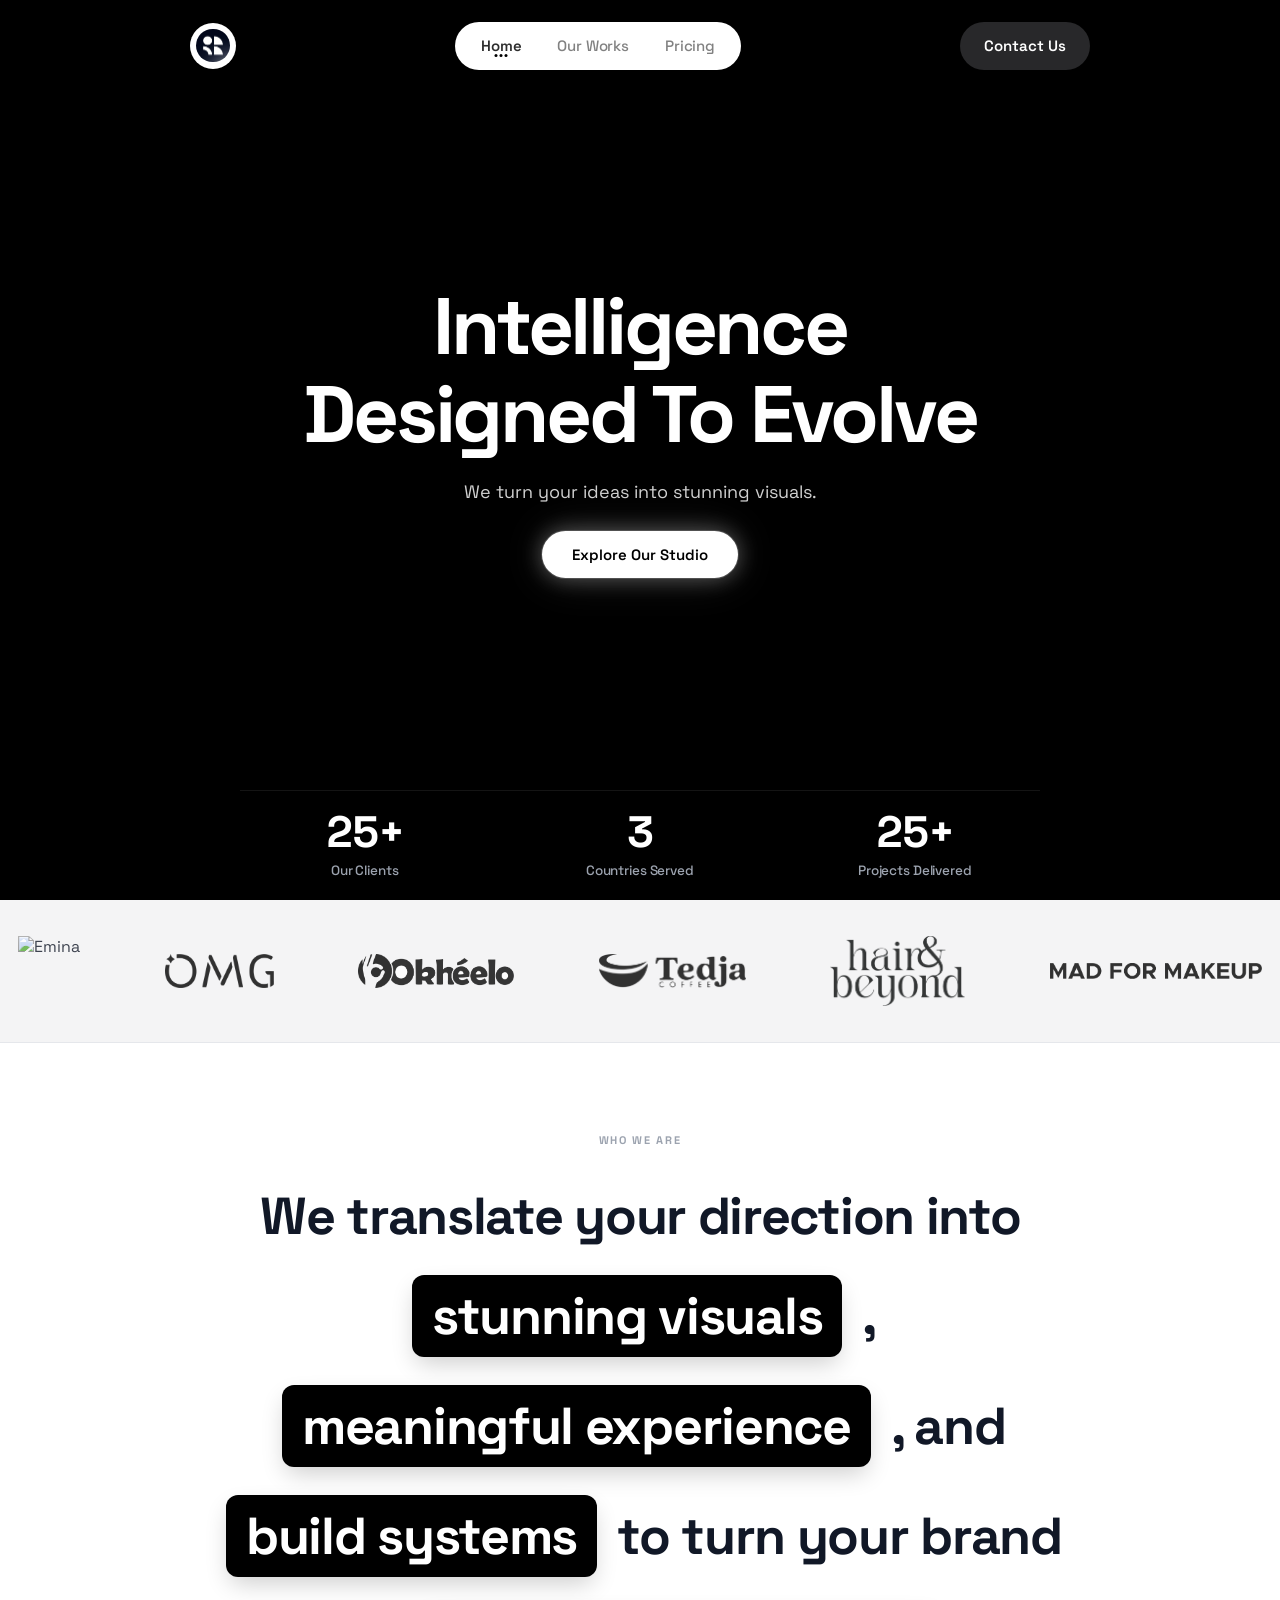
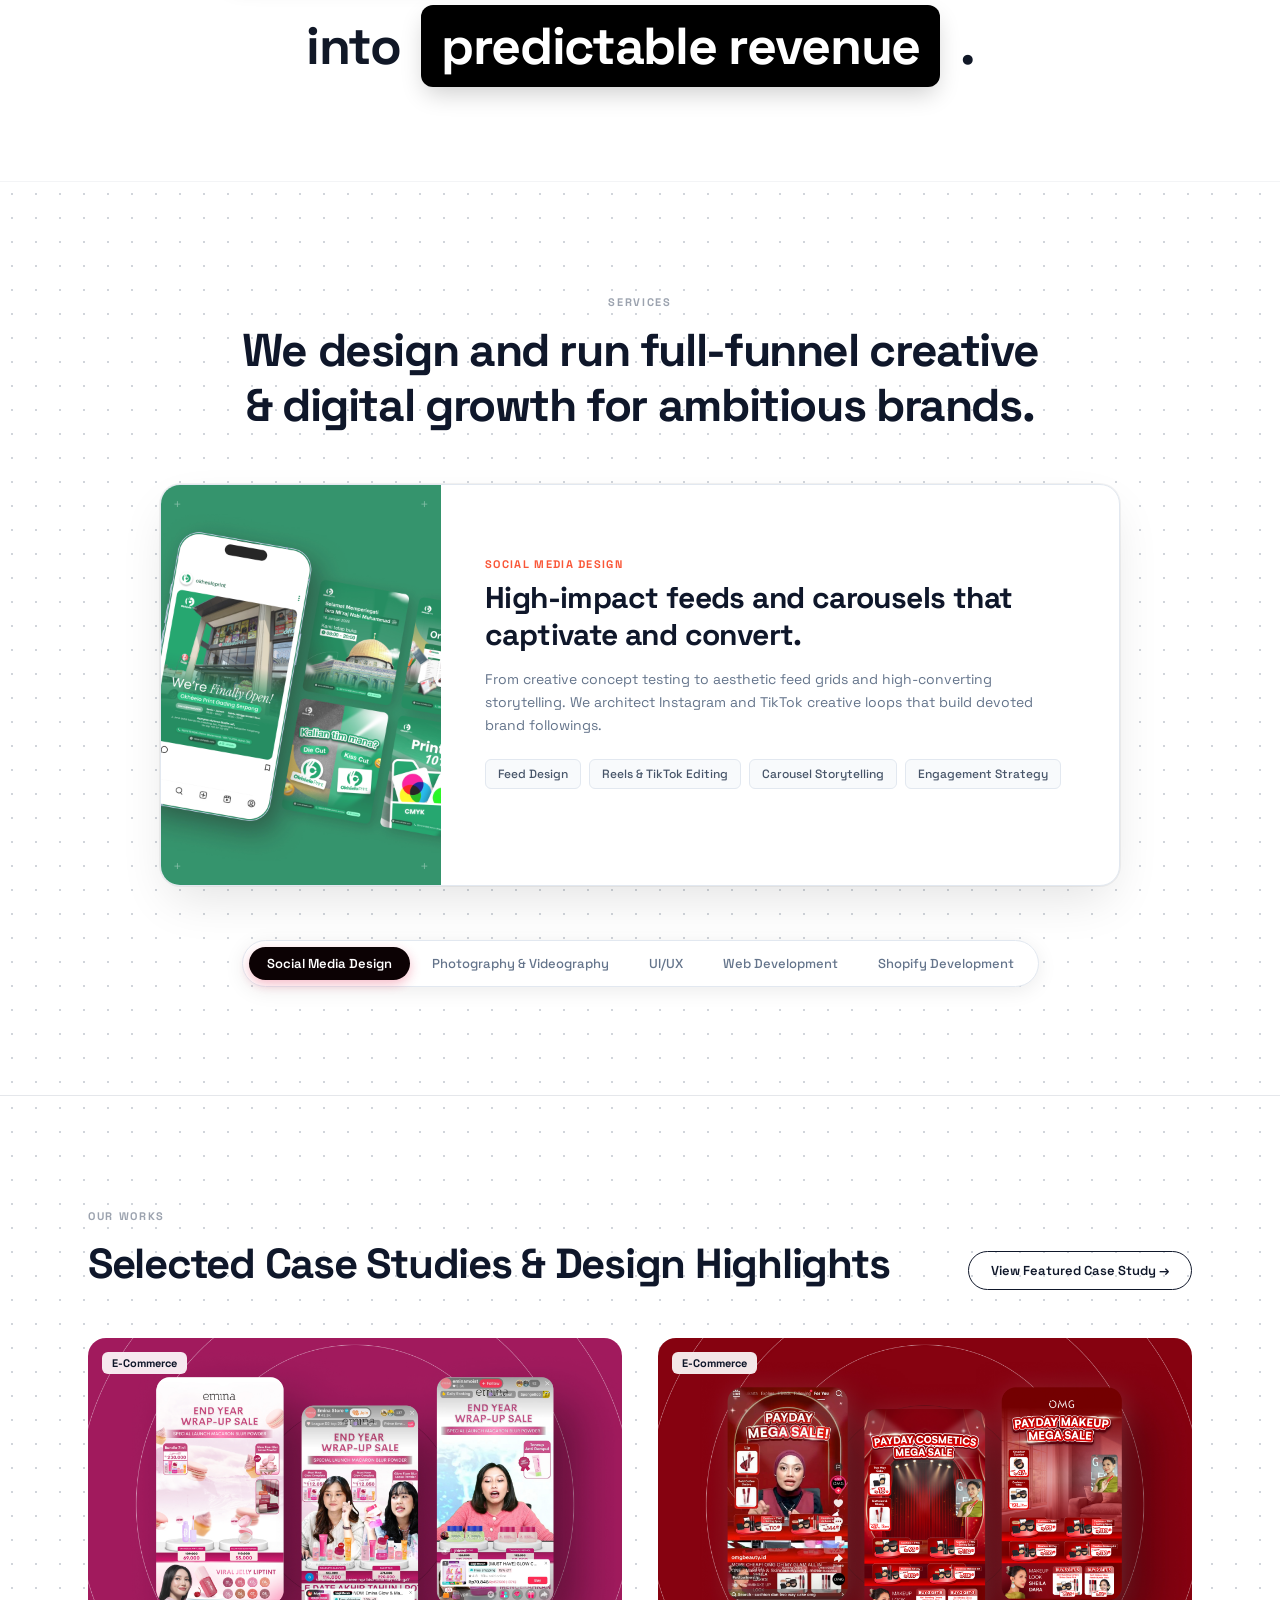
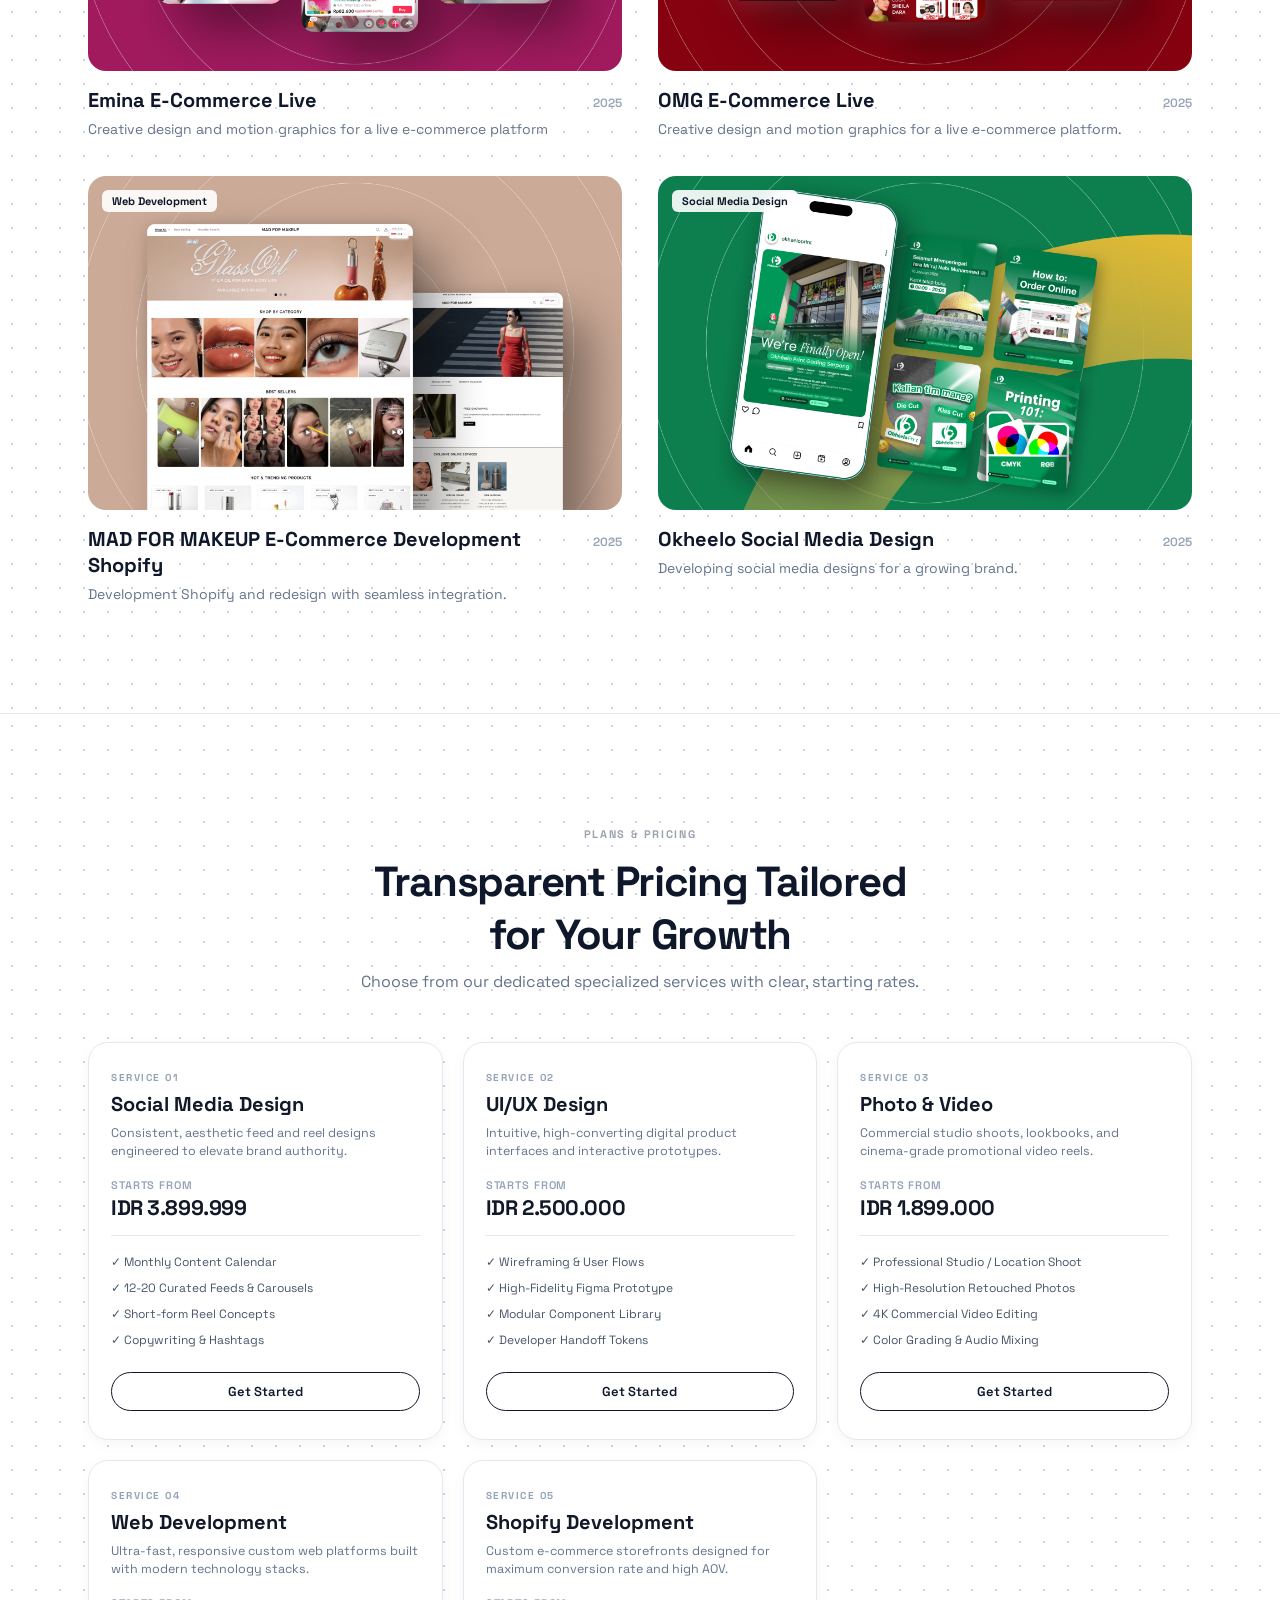
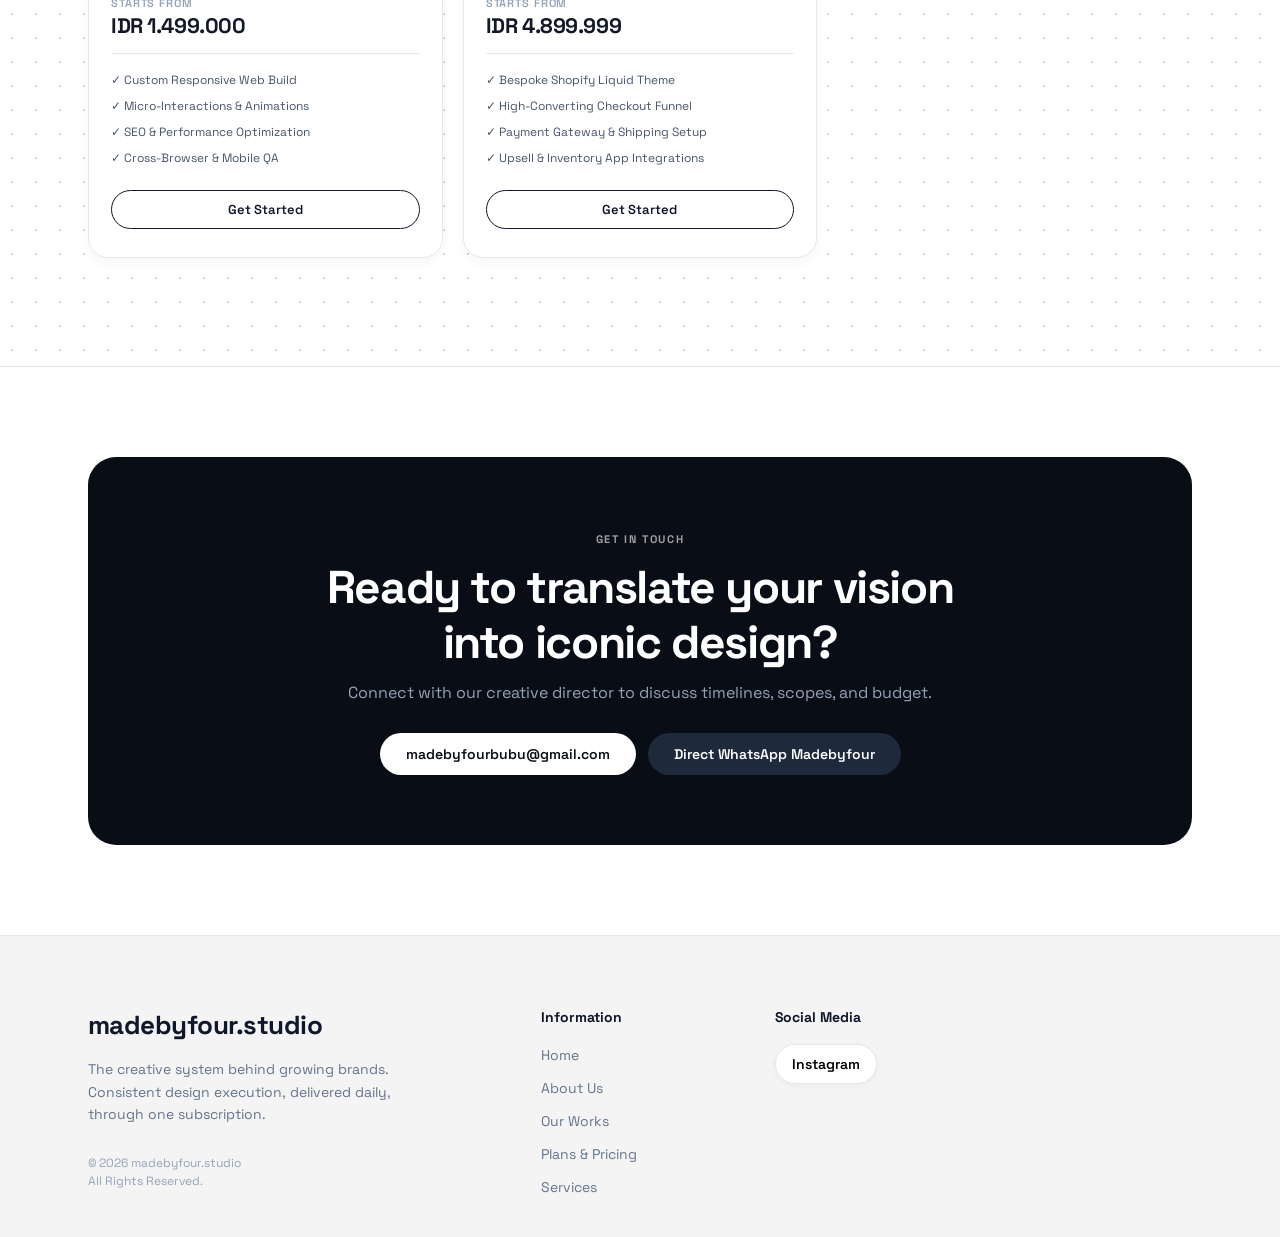
==== agency-website/index.html @ f4d37ffd "Add files via upload" ====
<!DOCTYPE html>
<html lang="en" class="scroll-smooth">
<head>
  <meta charset="UTF-8" />
  <meta name="viewport" content="width=device-width, initial-scale=1.0" />
  <title>madebyfour.studio | Creative Studio & Visual Production</title>

  <!-- Google Font: Space Grotesk -->
  <link rel="preconnect" href="https://fonts.googleapis.com" />
  <link rel="preconnect" href="https://fonts.gstatic.com" crossorigin />
  <link href="https://fonts.googleapis.com/css2?family=Space+Grotesk:wght@300;400;500;600;700&display=swap" rel="stylesheet" />

  <!-- Font Awesome 6.5.2 -->
  <link
    rel="stylesheet"
    href="https://cdnjs.cloudflare.com/ajax/libs/font-awesome/6.5.2/css/all.min.css"
    integrity="sha512-SnH5WK+bZxgPHs44uWIX+LLJAJ9/2PkPKZ5QiAj6Ta86w+fsb2TkcmfRyVX3pBnMFcV7oQPJkl9QevSCWr3W6A=="
    crossorigin="anonymous"
    referrerpolicy="no-referrer"
  />

  <link rel="stylesheet" href="styles.css" />
</head>
<body>

  <!-- =========================================================================
       SECTION 1: HERO VIEWPORT (Video Background)
       ========================================================================= -->
  <section id="home" class="hero-section">
    <!-- Background Full-Viewport Video -->
    <div class="bg">
      <video class="bg-video" autoplay muted loop playsinline>
        <source
          src="https://d8j0ntlcm91z4.cloudfront.net/user_38xzZboKViGWJOttwIXH07lWA1P/hf_20260809_012548_ef22562c-c0ae-4816-ad9d-f8922af4e6a7.mp4"
          type="video/mp4"
        />
      </video>
    </div>

    <!-- Main Viewport Container -->
    <div class="hero-page">
      
      <!-- Top Header -->
      <header class="header">
        <!-- Logo Button -->
        <a href="#home" class="logo-btn" aria-label="madebyfour.studio Home">
          <img src="assets/Logo_MBF.jpg" alt="" width="52" height="52" class="logo-img" />
        </a>

        <!-- Center Nav Pill (Home, Our Works, Pricing) -->
        <nav class="nav-pill" aria-label="Main Navigation">
          <a href="#home" class="nav-link active">Home</a>
          <a href="#our-works" class="nav-link">Our Works</a>
          <a href="#pricing" class="nav-link">Pricing</a>
        </nav>

        <!-- Right Contact Button -->
        <a href="#contact" class="contact-btn">Contact Us</a>

        <!-- Mobile Hamburger Button -->
        <button class="mobile-burger" aria-label="Toggle Navigation Menu" aria-expanded="false" aria-controls="mobile-menu">
          <span class="burger-bar"></span>
          <span class="burger-bar"></span>
          <span class="burger-bar"></span>
        </button>
      </header>

      <!-- Center Hero Content (Clean without Trust 2000 pill) -->
      <main class="hero-main">
        <!-- Headline -->
        <h1 class="headline anim">
          <span class="headline-line line-1">Intelligence</span>
          <span class="headline-line line-2">Designed To Evolve</span>
        </h1>

        <!-- Subhead -->
        <p class="subhead anim" style="--d: 0.22s">
          We turn your ideas into stunning visuals.<br class="subhead-br" />
        </p>

        <!-- CTA Button -->
        <a href="#who-we-are" class="cta-btn anim" style="--d: 0.35s">Explore Our Studio</a>
      </main>

      <!-- Bottom Stats Jumbotron (Clean numbers, No Emojis) -->
      <footer class="stats-footer">
        <!-- Stat 1: 25+ Our Clients -->
        <div class="stat-item anim" style="--d: 0.45s" data-target="25" data-suffix="+" data-decimals="0">
          <div class="stat-value"><span class="stat-number">0</span><span class="stat-suffix">+</span></div>
          <div class="stat-label">Our Clients</div>
        </div>

        <!-- Stat 2: 3 Countries Served -->
        <div class="stat-item anim" style="--d: 0.55s" data-target="3" data-suffix="" data-decimals="0">
          <div class="stat-value"><span class="stat-number">0</span><span class="stat-suffix"></span></div>
          <div class="stat-label">Countries Served</div>
        </div>

        <!-- Stat 3: 150+ Projects Delivered -->
        <div class="stat-item anim" style="--d: 0.65s" data-target="25" data-suffix="+" data-decimals="0">
          <div class="stat-value"><span class="stat-number">0</span><span class="stat-suffix">+</span></div>
          <div class="stat-label">Projects Delivered</div>
        </div>
      </footer>

    </div>

    <!-- Mobile Overlay & Sheet Menu -->
    <div class="mobile-overlay" id="mobile-overlay" hidden></div>
    <div class="mobile-menu" id="mobile-menu" hidden aria-hidden="true">
      <nav class="mobile-nav-links">
        <a href="#home" class="mobile-nav-link active" style="--i: 1">Home</a>
        <a href="#who-we-are" class="mobile-nav-link" style="--i: 2">About Us</a>
        <a href="#our-works" class="mobile-nav-link" style="--i: 3">Our Works</a>
        <a href="#pricing" class="mobile-nav-link" style="--i: 4">Pricing</a>
        <a href="#contact" class="mobile-nav-link" style="--i: 5">Contact</a>
      </nav>
      <a href="#contact" class="mobile-signin-btn" style="--i: 6">Let's Talk</a>
    </div>
  </section>

  <!-- =========================================================================
       SECTION 2: CLIENT LOGOS BAR (Larger Logos & Tighter Spacing)
       ========================================================================= -->
  <section class="clients-bar-section">
    <div class="clients-container">
      <div class="clients-marquee">
        <!-- Set 1 -->
        <div class="clients-track">
          <div class="client-logo-item">
            <img src="assets/client/Emina.png" alt="Emina" class="client-logo-img" />
          </div>
          <div class="client-logo-item">
            <img src="assets/clients/OMG.png" alt="OMG" class="client-logo-img" />
          </div>
          <div class="client-logo-item">
            <img src="assets/clients/Okheelo.png" alt="Okheelo" class="client-logo-img" />
          </div>
          <div class="client-logo-item">
            <img src="assets/clients/Tedjacoffee.png" alt="Tedjacoffee" class="client-logo-img" />
          </div>
          <div class="client-logo-item">
            <img src="assets/clients/Hairandbeyond.png" alt="Hair and Beyond" class="client-logo-img" />
          </div>
          <div class="client-logo-item">
            <img src="assets/clients/Madformakeup.png" alt="Mad for Makeup" class="client-logo-img" />
          </div>
        </div>

        <!-- Set 2 (for seamless loop) -->
        <div class="clients-track">
          <div class="client-logo-item">
            <img src="assets/clients/Emina.png" alt="Emina" class="client-logo-img" />
          </div>
          <div class="client-logo-item">
            <img src="assets/clients/OMG.png" alt="OMG" class="client-logo-img" />
          </div>
          <div class="client-logo-item">
            <img src="assets/clients/Okheelo.png"" alt="Okheelo" class="client-logo-img" />
          </div>
          <div class="client-logo-item">
            <img src="assets/clients/Tedjacoffee.png" alt="Tedjacoffee" class="client-logo-img" />
          </div>
          <div class="client-logo-item">
            <img src="assets/clients/Hairandbeyond.png" alt="Hair and Beyond" class="client-logo-img" />
          </div>
          <div class="client-logo-item">
            <img src="assets/clients/Madformakeup.png" alt="Mad for Makeup" class="client-logo-img" />
          </div>
        </div>
      </div>
    </div>
  </section>

  <!-- =========================================================================
       SECTION 3: WHO WE ARE (Centered, No Emojis, Spaced Black Highlight Pills)
       ========================================================================= -->
  <section class="who-we-are-section" id="who-we-are">
    <div class="content-wrapper centered-layout">
      <!-- Section Badge -->
      <div class="section-badge scroll-reveal" style="--delay: 0s">WHO WE ARE</div>
      
      <!-- Staggered Animated Rows (Centered & Generously Spaced) -->
      <div class="statement-container centered">
        
        <!-- Row 1 -->
        <div class="statement-row scroll-reveal" style="--delay: 0.1s">
          <span class="row-text">We translate your direction into</span>
        </div>
        
        <!-- Row 2 -->
        <div class="statement-row scroll-reveal" style="--delay: 0.25s">
          <span class="highlight-pill pop-item">stunning visuals</span>
          <span class="row-text">,</span>
        </div>
        
        <!-- Row 3 -->
        <div class="statement-row scroll-reveal" style="--delay: 0.4s">
          <span class="highlight-pill pop-item">meaningful experience</span>
          <span class="row-text">, and</span>
        </div>
        
        <!-- Row 4 -->
        <div class="statement-row scroll-reveal" style="--delay: 0.55s">
          <span class="highlight-pill pop-item">build systems</span>
          <span class="row-text">to turn your brand</span>
        </div>
        
        <!-- Row 5 -->
        <div class="statement-row scroll-reveal" style="--delay: 0.7s">
          <span class="row-text">into</span>
          <span class="highlight-pill pop-item">predictable revenue</span>
          <span class="row-text">.</span>
        </div>

      </div>
    </div>
  </section>

  <!-- =========================================================================
       SECTION 4: OUR SERVICES (Image 3 Reference with Dot Grid & Interactive Cards)
       ========================================================================= -->
  <section class="services-section dot-grid-bg" id="services">
    <div class="content-wrapper">
      <div class="services-header scroll-reveal">
        <div class="section-badge">SERVICES</div>
        <h2 class="services-title">We design and run full-funnel creative & digital growth for ambitious brands.</h2>
      </div>

      <!-- Interactive 5-Card Deck Container -->
      <div class="service-deck-wrapper scroll-reveal">
        
        <!-- Service Card 1: Social Media Design -->
        <div class="service-card active" id="service-card-0">
          <div class="card-visual">
            <div class="corner-cross top-left">+</div>
            <div class="corner-cross top-right">+</div>
            <div class="corner-cross bottom-left">+</div>
            <div class="corner-cross bottom-right">+</div>
            <img src="assets/clients/Cat_Social Media Design.jpg" alt="Social Media Design" class="card-visual-img" />
          </div>
          <div class="card-info">
            <span class="card-category">SOCIAL MEDIA DESIGN</span>
            <h3 class="card-headline">High-impact feeds and carousels that captivate and convert.</h3>
            <p class="card-desc">
              From creative concept testing to aesthetic feed grids and high-converting storytelling. We architect Instagram and TikTok creative loops that build devoted brand followings.
            </p>
            <div class="card-tags">
              <span class="service-tag"> Feed Design</span>
              <span class="service-tag"> Reels & TikTok Editing</span>
              <span class="service-tag"> Carousel Storytelling</span>
              <span class="service-tag"> Engagement Strategy</span>
            </div>
          </div>
        </div>

        <!-- Service Card 2: Photography & Videography -->
        <div class="service-card" id="service-card-1">
          <div class="card-visual">
            <div class="corner-cross top-left">+</div>
            <div class="corner-cross top-right">+</div>
            <div class="corner-cross bottom-left">+</div>
            <div class="corner-cross bottom-right">+</div>
            <img src="assets/clients/Cat_Photo.jpg" alt="Photography & Videography" class="card-visual-img" />
          </div>
          <div class="card-info">
            <span class="card-category">PHOTOGRAPHY & VIDEOGRAPHY</span>
            <h3 class="card-headline">Cinema-grade studio shoots and commercial product films.</h3>
            <p class="card-desc">
              Full-service studio and on-location production. From lighting setup and art direction to high-end color grading and commercial 4K video editing that elevate brand prestige.
            </p>
            <div class="card-tags">
              <span class="service-tag"> Product Shoot</span>
              <span class="service-tag"> Company Profile</span>
              <span class="service-tag"> Color Grading</span>
              <span class="service-tag"> Campaign Videos</span>
            </div>
          </div>
        </div>

        <!-- Service Card 3: UI/UX -->
        <div class="service-card" id="service-card-2">
          <div class="card-visual">
            <div class="corner-cross top-left">+</div>
            <div class="corner-cross top-right">+</div>
            <div class="corner-cross bottom-left">+</div>
            <div class="corner-cross bottom-right">+</div>
            <img src="assets/clients/Cat_UIUX.jpg" alt="UI/UX Design" class="card-visual-img" />
          </div>
          <div class="card-info">
            <span class="card-category">UI/UX DESIGN</span>
            <h3 class="card-headline">Intuitive digital products crafted for frictionless conversion.</h3>
            <p class="card-desc">
              Data-informed interface architecture, modular design systems, user journey mapping, and pixel-perfect interactive prototypes tested with real customers.
            </p>
            <div class="card-tags">
              <span class="service-tag"> Design Systems</span>
              <span class="service-tag"> Mobile App UX</span>
              <span class="service-tag"> Wireframing</span>
              <span class="service-tag"> Conversion Optimization</span>
            </div>
          </div>
        </div>

        <!-- Service Card 4: Web Development -->
        <div class="service-card" id="service-card-3">
          <div class="card-visual">
            <div class="corner-cross top-left">+</div>
            <div class="corner-cross top-right">+</div>
            <div class="corner-cross bottom-left">+</div>
            <div class="corner-cross bottom-right">+</div>
            <img src="assets/clients/Cat_Web.jpg" alt="Web Development" class="card-visual-img" />
          </div>
          <div class="card-info">
            <span class="card-category">WEB DEVELOPMENT</span>
            <h3 class="card-headline">Lightning-fast, responsive web experiences with modern architecture.</h3>
            <p class="card-desc">
              Custom-coded web applications, interactive webflow/next.js builds, silky smooth micro-animations, and bulletproof SEO infrastructure engineered for high performance.
            </p>
            <div class="card-tags">
              <span class="service-tag"> Landing Page Development</span>
              <span class="service-tag"> E-Commerce</span>
              <span class="service-tag"> SEO Optimization</span>
              <span class="service-tag"> Company Profile</span>
            </div>
          </div>
        </div>

        <!-- Service Card 5: Shopify Development -->
        <div class="service-card" id="service-card-4">
          <div class="card-visual">
            <div class="corner-cross top-left">+</div>
            <div class="corner-cross top-right">+</div>
            <div class="corner-cross bottom-left">+</div>
            <div class="corner-cross bottom-right">+</div>
            <div class="live-tag">● LIVE</div>
            <img src="assets/clients/Cat_Shopify.jpg" alt="Shopify Development" class="card-visual-img" />
          </div>
          <div class="card-info">
            <span class="card-category">SHOPIFY DEVELOPMENT</span>
            <h3 class="card-headline">High-converting e-commerce storefronts tailored for scale.</h3>
            <p class="card-desc">
              Bespoke Liquid theme development, headless Shopify integrations, checkout optimization, custom app setups, and subscription workflows designed to maximize average order value.
            </p>
            <div class="card-tags">
              <span class="service-tag"> Custom Liquid Themes</span>
              <span class="service-tag"> Checkout Upsells</span>
              <span class="service-tag"> Shopify Development</span>
              <span class="service-tag"> Optimize New Features</span>
            </div>
          </div>
        </div>

      </div>

      <!-- Bottom Interactive Pill Tabs -->
      <div class="services-nav-container scroll-reveal">
        <div class="services-nav-pills">
          <button class="srv-pill-btn active" data-index="0">Social Media Design</button>
          <button class="srv-pill-btn" data-index="1">Photography & Videography</button>
          <button class="srv-pill-btn" data-index="2">UI/UX</button>
          <button class="srv-pill-btn" data-index="3">Web Development</button>
          <button class="srv-pill-btn" data-index="4">Shopify Development</button>
        </div>
      </div>
    </div>
  </section>

  <!-- =========================================================================
       SECTION 5: OUR WORKS / PORTFOLIO (Links to Detailed Case Studies)
       ========================================================================= -->
  <section id="our-works" class="works-section dot-grid-bg">
    <div class="content-wrapper">
      <div class="section-header-row scroll-reveal">
        <div>
          <div class="section-badge">OUR WORKS</div>
          <h2 class="section-title">Selected Case Studies & Design Highlights</h2>
        </div>
        <a href="case-study.html" class="outline-pill-btn">View Featured Case Study →</a>
      </div>

      <!-- Works Grid (Clickable to case-study.html) -->
      <div class="works-grid">
        <!-- Work 1: Emina E-Commerce Live -->
        <a href="case-study-Emina.html" class="work-card-link">
          <div class="work-card scroll-reveal" style="--delay: 0.1s">
            <div class="work-img-box">
              <img src="assets/clients/EminaWeb.jpg" alt="Emina E-Commerce Live Case Study" class="work-img" />
              <div class="work-overlay-tag">E-Commerce</div>
            </div>
            <div class="work-content">
              <div class="work-header">
                <h3 class="work-title">Emina E-Commerce Live</h3>
                <span class="work-year">2025</span>
              </div>
              <p class="work-desc">Creative design and motion graphics for a live e-commerce platform</p>
            </div>
          </div>
        </a>

        <!-- Work 2 -->
        <a href="case-study-OMG.html" class="work-card-link">
          <div class="work-card scroll-reveal" style="--delay: 0.2s">
            <div class="work-img-box">
              <img src="assets/clients/OMGWeb.jpg" alt="SoleCraft Heritage" class="work-img" />
              <div class="work-overlay-tag">E-Commerce</div>
            </div>
            <div class="work-content">
              <div class="work-header">
                <h3 class="work-title">OMG E-Commerce Live</h3>
                <span class="work-year">2025</span>
              </div>
              <p class="work-desc">Creative design and motion graphics for a live e-commerce platform.</p>
            </div>
          </div>
        </a>

        <!-- Work 3 -->
        <a href="case-study-Madeformakeup.html" class="work-card-link">
          <div class="work-card scroll-reveal" style="--delay: 0.3s">
            <div class="work-img-box">
              <img src="assets/clients/Madformakeup Web.jpg" alt="Bloom Botanical Skincare" class="work-img" />
              <div class="work-overlay-tag">Web Development</div>
            </div>
            <div class="work-content">
              <div class="work-header">
                <h3 class="work-title">MAD FOR MAKEUP E-Commerce Development Shopify</h3>
                <span class="work-year">2025</span>
              </div>
              <p class="work-desc">Development Shopify and redesign with seamless integration.</p>
            </div>
          </div>
        </a>

        <!-- Work 4 -->
        <a href="case-study-Okheelo.html" class="work-card-link">
          <div class="work-card scroll-reveal" style="--delay: 0.4s">
            <div class="work-img-box">
              <img src="assets/clients/OkheeloWeb.jpg" alt="Okheelo Social Media Design" class="work-img" />
              <div class="work-overlay-tag">Social Media Design</div>
            </div>
            <div class="work-content">
              <div class="work-header">
                <h3 class="work-title">Okheelo Social Media Design</h3>
                <span class="work-year">2025</span>
              </div>
              <p class="work-desc">Developing social media designs for a growing brand.</p>
            </div>
          </div>
        </a>
      </div>
    </div>
  </section>

  <!-- =========================================================================
       SECTION 6: PRICING & PLANS (5 Cards with exact Start From IDR)
       ========================================================================= -->
  <section id="pricing" class="pricing-section dot-grid-bg">
    <div class="content-wrapper">
      <div class="pricing-header scroll-reveal">
        <div class="section-badge">PLANS & PRICING</div>
        <h2 class="section-title">Transparent Pricing Tailored</h2>
         <h2 class="section-title">for Your Growth</h2>
        <p class="section-subtitle">Choose from our dedicated specialized services with clear, starting rates.</p>
      </div>

      <!-- 5 Pricing Cards Grid -->
      <div class="pricing-grid-5">
        
        <!-- Pricing 1: Social Media Design -->
        <div class="price-card scroll-reveal" style="--delay: 0.1s">
          <div class="price-tier-tag">SERVICE 01</div>
          <h3 class="price-title">Social Media Design</h3>
          <p class="price-desc">Consistent, aesthetic feed and reel designs engineered to elevate brand authority.</p>
          <div class="price-start-label">Starts from</div>
          <div class="price-amount">IDR 3.899.999</div>
          <ul class="price-features">
            <li>✓ Monthly Content Calendar</li>
            <li>✓ 12-20 Curated Feeds & Carousels</li>
            <li>✓ Short-form Reel Concepts</li>
            <li>✓ Copywriting & Hashtags</li>
          </ul>
          <a href="#contact" class="price-btn outline">Get Started</a>
        </div>

        <!-- Pricing 2: UI/UX -->
        <div class="price-card scroll-reveal" style="--delay: 0.2s">
          <div class="price-tier-tag">SERVICE 02</div>
          <h3 class="price-title">UI/UX Design</h3>
          <p class="price-desc">Intuitive, high-converting digital product interfaces and interactive prototypes.</p>
          <div class="price-start-label">Starts from</div>
          <div class="price-amount">IDR 2.500.000</div>
          <ul class="price-features">
            <li>✓ Wireframing & User Flows</li>
            <li>✓ High-Fidelity Figma Prototype</li>
            <li>✓ Modular Component Library</li>
            <li>✓ Developer Handoff Tokens</li>
          </ul>
          <a href="#contact" class="price-btn outline">Get Started</a>
        </div>

        <!-- Pricing 3: Photography & Videography -->
        <div class="price-card scroll-reveal" style="--delay: 0.3s">
          <div class="price-tier-tag">SERVICE 03</div>
          <h3 class="price-title">Photo & Video</h3>
          <p class="price-desc">Commercial studio shoots, lookbooks, and cinema-grade promotional video reels.</p>
          <div class="price-start-label">Starts from</div>
          <div class="price-amount">IDR 1.899.000</div>
          <ul class="price-features">
            <li>✓ Professional Studio / Location Shoot</li>
            <li>✓ High-Resolution Retouched Photos</li>
            <li>✓ 4K Commercial Video Editing</li>
            <li>✓ Color Grading & Audio Mixing</li>
          </ul>
          <a href="#contact" class="price-btn outline">Get Started</a>
        </div>

        <!-- Pricing 4: Web Development -->
        <div class="price-card scroll-reveal" style="--delay: 0.4s">
          <div class="price-tier-tag">SERVICE 04</div>
          <h3 class="price-title">Web Development</h3>
          <p class="price-desc">Ultra-fast, responsive custom web platforms built with modern technology stacks.</p>
          <div class="price-start-label">Starts from</div>
          <div class="price-amount">IDR 1.499.000</div>
          <ul class="price-features">
            <li>✓ Custom Responsive Web Build</li>
            <li>✓ Micro-Interactions & Animations</li>
            <li>✓ SEO & Performance Optimization</li>
            <li>✓ Cross-Browser & Mobile QA</li>
          </ul>
          <a href="#contact" class="price-btn outline">Get Started</a>
        </div>

        <!-- Pricing 5: Shopify Development -->
        <div class="price-card scroll-reveal" style="--delay: 0.5s">
          <div class="price-tier-tag">SERVICE 05</div>
          <h3 class="price-title">Shopify Development</h3>
          <p class="price-desc">Custom e-commerce storefronts designed for maximum conversion rate and high AOV.</p>
          <div class="price-start-label">Starts from</div>
          <div class="price-amount">IDR 4.899.999</div>
          <ul class="price-features">
            <li>✓ Bespoke Shopify Liquid Theme</li>
            <li>✓ High-Converting Checkout Funnel</li>
            <li>✓ Payment Gateway & Shipping Setup</li>
            <li>✓ Upsell & Inventory App Integrations</li>
          </ul>
          <a href="#contact" class="price-btn outline">Get Started</a>
        </div>

      </div>
    </div>
  </section>

  <!-- =========================================================================
       SECTION 7: CONTACT / INQUIRY BANNER
       ========================================================================= -->
  <section id="contact" class="contact-section">
    <div class="content-wrapper">
      <div class="contact-card scroll-reveal">
        <div class="contact-content">
          <div class="section-badge light">GET IN TOUCH</div>
          <h2 class="contact-headline">Ready to translate your vision into iconic design?</h2>
          <p class="contact-sub">Connect with our creative director to discuss timelines, scopes, and budget.</p>
          
          <div class="contact-actions">
            <a href="mailto:madebyfourbubu@gmail.com" class="cta-primary-btn">madebyfourbubu@gmail.com</a>
            <a href="https://wa.me/6282120529510" target="_blank" class="cta-secondary-btn">Direct WhatsApp Madebyfour</a>
          </div>
        </div>
      </div>
    </div>
  </section>

  <!-- =========================================================================
       SECTION 8: FOOTER (Image 4 Reference)
       ========================================================================= -->
  <footer class="site-footer">
    <div class="footer-wrapper">
      
      <div class="footer-grid">
        <!-- Brand Column -->
        <div class="footer-brand-col">
          <h3 class="footer-logo-title">madebyfour.studio</h3>
          <p class="footer-tagline">
            The creative system behind growing brands. Consistent design execution, delivered daily, through one subscription.
          </p>
          <div class="footer-copyright-text">
            © 2026 madebyfour.studio<br />All Rights Reserved.
          </div>
        </div>

        <!-- Information Column -->
        <div class="footer-links-col">
          <h4 class="footer-col-title">Information</h4>
          <ul class="footer-nav-list">
            <li><a href="#home">Home</a></li>
            <li><a href="#who-we-are">About Us</a></li>
            <li><a href="#our-works">Our Works</a></li>
            <li><a href="#pricing">Plans & Pricing</a></li>
            <li><a href="#services">Services</a></li>
          </ul>
        </div>

        <!-- Social Media Column -->
        <div class="footer-social-col">
          <h4 class="footer-col-title">Social Media</h4>
          <div class="social-icons-row">
            <a href="https://www.instagram.com/madebyfour.studio/" target="_blank" rel="noopener noreferrer" class="social-link-btn">
              Instagram
            </a>
          </div>
        </div>
      </div>

    </div>
  </footer>

  <script src="main.js"></script>
</body>
</html>
---- agency-website/styles.css ----
/* ==========================================================================
   Global Reset & Space Grotesk Font Enforcement
   ========================================================================== */
*, *::before, *::after {
  box-sizing: border-box;
  margin: 0;
  padding: 0;
  font-family: 'Space Grotesk', -apple-system, BlinkMacSystemFont, 'Segoe UI', Roboto, sans-serif !important;
}

.fa-brands {
  font-family: 'Font Awesome 6 Brands' !important;
  font-weight: 400;
}

:root {
  --bg-dark: #000000;
  --bg-light: #ffffff;
  --text-dark: #111827;
  --text-muted: #6b7280;
  --text-white: #ffffff;
  --pill-dark: #28282a;
  --nav-shadow: 0 4px 14px rgba(0, 0, 0, 0.16);
  --accent-orange: #f95738;
  --accent-pink: #ec4899;
}

html {
  scroll-behavior: smooth;
}

body {
  background-color: var(--bg-light);
  color: var(--text-dark);
  -webkit-font-smoothing: antialiased;
  -moz-osx-font-smoothing: grayscale;
  overflow-x: hidden;
}

/* ==========================================================================
   Dot Grid Background Pattern (Image 3 Reference)
   ========================================================================== */
.dot-grid-bg {
  background-color: #ffffff;
  background-image: radial-gradient(#d1d5db 1.2px, transparent 1.2px);
  background-size: 24px 24px;
}

.content-wrapper {
  max-width: 1200px;
  margin: 0 auto;
  padding: 0 clamp(20px, 4vw, 48px);
  width: 100%;
}

.centered-layout {
  display: flex;
  flex-direction: column;
  align-items: center;
  text-align: center;
}

.section-badge {
  display: inline-block;
  font-size: 11px;
  font-weight: 700;
  letter-spacing: 0.15em;
  text-transform: uppercase;
  color: #9ca3af;
  margin-bottom: 14px;
}

.section-badge.light {
  color: rgba(255, 255, 255, 0.6);
}

/* ==========================================================================
   SECTION 1: HERO VIEWPORT (Full-Bleed Video Background)
   ========================================================================== */
.hero-section {
  position: relative;
  width: 100%;
  height: 100vh;
  height: 100dvh;
  background: var(--bg-dark);
  color: var(--text-white);
  overflow: hidden;
}

.bg {
  position: absolute;
  inset: 0;
  overflow: hidden;
  background: var(--bg-dark);
  z-index: 0;
}

.bg-video {
  position: absolute;
  inset: 0;
  width: 100%;
  height: 100%;
  object-fit: cover;
  pointer-events: none;
  z-index: 0;
}

.hero-page {
  position: relative;
  z-index: 1;
  display: flex;
  flex-direction: column;
  align-items: center;
  justify-content: space-between;
  height: 100%;
  padding: clamp(16px, 2.4vh, 28px) clamp(14px, 3vw, 32px);
  box-sizing: border-box;
  width: 100%;
}

/* Header */
.header {
  width: 100%;
  max-width: 900px;
  display: flex;
  align-items: center;
  justify-content: space-between;
  gap: clamp(14px, 2.5vw, 24px);
  flex-shrink: 0;
  z-index: 10;
  animation: slideDown 0.7s cubic-bezier(0.22, 1, 0.36, 1) both;
}

.logo-btn {
  width: clamp(40px, 4.4vw, 46px);
  height: clamp(40px, 4.4vw, 46px);
  border-radius: 50%;
  background: #ffffff;
  box-shadow: var(--nav-shadow);
  display: grid;
  place-items: center;
  flex-shrink: 0;
  text-decoration: none;
  cursor: pointer;
  transition: transform 0.25s ease;
  border: none;
  padding: 0;
}

.logo-btn:hover {
  transform: scale(1.04);
}

.logo-img {
  width: 72%;
  height: 72%;
  object-fit: contain;
  display: block;
  border-radius: 50%;
}

.nav-pill {
  background: #ffffff;
  height: clamp(44px, 5.2vw, 48px);
  padding: 4px 12px;
  border-radius: 999px;
  box-shadow: var(--nav-shadow);
  display: flex;
  align-items: center;
  justify-content: center;
  gap: 8px;
}

.nav-link {
  font-weight: 500;
  font-size: clamp(13px, 1.4vw, 15px);
  letter-spacing: -0.01em;
  color: #2e2e2e;
  text-decoration: none;
  position: relative;
  padding: 6px 14px;
  border-radius: 999px;
  transition: opacity 0.2s ease, color 0.2s ease;
  opacity: 0.6;
  white-space: nowrap;
}

.nav-link:hover {
  opacity: 0.85;
}

.nav-link.active {
  opacity: 1;
  font-weight: 600;
}

.nav-link.active::after {
  content: '';
  position: absolute;
  bottom: 4px;
  left: 50%;
  transform: translateX(-50%);
  width: 3px;
  height: 3px;
  border-radius: 50%;
  background: #000000;
  box-shadow: -5px 0 0 #000000, 5px 0 0 #000000;
}

.contact-btn {
  background: var(--pill-dark);
  color: #ffffff;
  height: clamp(44px, 5.2vw, 48px);
  border-radius: 999px;
  box-shadow: var(--nav-shadow);
  padding: 0 clamp(16px, 2vw, 24px);
  display: inline-flex;
  align-items: center;
  justify-content: center;
  font-size: clamp(13px, 1.4vw, 15px);
  font-weight: 600;
  text-decoration: none;
  border: none;
  cursor: pointer;
  transition: background 0.2s ease, transform 0.2s ease;
  flex-shrink: 0;
  white-space: nowrap;
}

.contact-btn:hover {
  background: #38383b;
  transform: translateY(-1px);
}

.mobile-burger {
  display: none;
}

/* Hero Center */
.hero-main {
  flex: 1;
  display: flex;
  flex-direction: column;
  align-items: center;
  justify-content: center;
  text-align: center;
  max-width: 920px;
  width: 100%;
  margin: auto;
  z-index: 5;
}

.headline {
  color: #ffffff;
  font-size: clamp(34px, 6.8vw, 80px);
  font-weight: 700;
  letter-spacing: -0.04em;
  line-height: 1.1;
  white-space: nowrap;
  overflow: hidden;
  margin: 0;
  text-align: center;
  width: 100%;
}

.headline.anim {
  opacity: 1;
  transform: none;
  filter: none;
  animation: none;
}

.headline-line {
  display: block;
  opacity: 0;
  transform: translateY(14px);
  animation: headlineFade 0.85s cubic-bezier(0.22, 1, 0.36, 1) forwards;
}

.line-1 { animation-delay: 0.1s; }
.line-2 { animation-delay: 0.25s; }

.subhead {
  max-width: min(560px, 92%);
  margin: clamp(16px, 2.2vh, 26px) auto 0;
  font-size: clamp(15px, 1.6vw, 18px);
  color: #d0d0d0;
  opacity: 0.85;
  line-height: 1.55;
  font-weight: 400;
  text-align: center;
}

.cta-btn {
  font-weight: 600;
  font-size: clamp(13.5px, 1.5vw, 15px);
  text-decoration: none;
  display: inline-flex;
  align-items: center;
  justify-content: center;
  background: #ffffff;
  color: #000000;
  padding: clamp(12px, 1.6vh, 14px) clamp(24px, 3vw, 30px);
  border-radius: 999px;
  margin-top: clamp(20px, 2.8vh, 32px);
  box-shadow: 0 0 0 1px rgba(255,255,255,0.15), 0 0 22px rgba(255,255,255,0.32), 0 0 44px rgba(255,255,255,0.12);
  transition: transform 0.25s ease, box-shadow 0.25s ease;
  animation: revealPulse 0.85s cubic-bezier(0.22, 1, 0.36, 1) var(--d, 0.35s) both;
}

.cta-btn:hover {
  transform: translateY(-2px) scale(1.02);
  box-shadow: 0 0 0 1px rgba(255,255,255,0.25), 0 0 28px rgba(255,255,255,0.48), 0 0 54px rgba(255,255,255,0.22);
}

/* Jumbotron Stats (Clean without Emojis) */
.stats-footer {
  width: 100%;
  max-width: 800px;
  display: grid;
  grid-template-columns: repeat(3, 1fr);
  gap: clamp(14px, 2vw, 32px);
  text-align: center;
  align-items: center;
  flex-shrink: 0;
  z-index: 10;
  padding-top: 16px;
  border-top: 1px solid rgba(255, 255, 255, 0.08);
}

.stat-item {
  display: flex;
  flex-direction: column;
  align-items: center;
  justify-content: center;
}

.stat-value {
  color: #ffffff;
  font-size: clamp(44px, 3vw, 34px);
  font-weight: 700;
  letter-spacing: -0.03em;
  font-variant-numeric: tabular-nums;
  line-height: 1.15;
}

.stat-label {
  color: #9ca3af;
  font-size: clamp(12px, 1.2vw, 13.5px);
  margin-top: 4px;
  font-weight: 500;
  letter-spacing: -0.01em;
}

/* ==========================================================================
   SECTION 2: CLIENT LOGOS BAR (Larger Logos & Tighter Spacing)
   ========================================================================== */
.clients-bar-section {
  width: 100%;
  background: #f4f4f5;
  padding: 36px 0;
  border-bottom: 1px solid #e5e7eb;
  overflow: hidden;
}

.clients-container {
  width: 100%;
}

.clients-marquee {
  display: flex;
  width: 100%;
  overflow: hidden;
  user-select: none;
}

.clients-track {
  display: flex;
  align-items: center;
  justify-content: space-around;
  gap: clamp(28px, 4vw, 48px);
  min-width: 100%;
  flex-shrink: 0;
  animation: marqueeScroll 18s linear infinite;
}

.client-logo-item {
  display: flex;
  align-items: center;
  justify-content: center;
  opacity: 0.8;
  transition: opacity 0.25s ease, transform 0.25s ease;
}

.client-logo-item:hover {
  opacity: 1;
  transform: scale(1.08);
}

.client-logo-img {
  height: clamp(26px, 3.2vw, 34px);
  width: auto;
  object-fit: contain;
}

.client-logo-img[src*="Emina"],
.client-logo-img[src*="Hairandbeyond"] {
  height: clamp(70px, 4vw, 64px);
}

.client-logo-img[src*="Madformakeup"] {
  height: clamp(10px, 2.4vw, 16px);
}

@keyframes marqueeScroll {
  from { transform: translateX(0); }
  to { transform: translateX(-100%); }
}

/* ==========================================================================
   SECTION 3: WHO WE ARE (Centered, No Emojis, Spaced Black Highlight Pills)
   ========================================================================== */
.who-we-are-section {
  background: #ffffff;
  padding: clamp(90px, 14vh, 0px) 0;
  border-bottom: 1px solid #f3f4f6;
}

.statement-container.centered {
  max-width: 960px;
  margin: 20px auto 0;
  display: flex;
  flex-direction: column;
  align-items: center;
  justify-content: center;
  text-align: center;
  gap: clamp(14px, 2.2vh, 22px);
}

.statement-row {
  display: flex;
  flex-wrap: wrap;
  align-items: center;
  justify-content: center;
  gap: 12px;
  font-size: clamp(28px, 4.4vw, 52px);
  font-weight: 700;
  line-height: 1.35;
  color: #111827;
  letter-spacing: -0.025em;
  opacity: 0;
  transform: translateY(32px) scale(0.97);
  filter: blur(5px);
  transition: opacity 0.65s cubic-bezier(0.16, 1, 0.3, 1),
              transform 0.65s cubic-bezier(0.16, 1, 0.3, 1),
              filter 0.65s cubic-bezier(0.16, 1, 0.3, 1);
  transition-delay: var(--delay, 0s);
  will-change: transform, opacity, filter;
}

.statement-row.revealed {
  opacity: 1;
  transform: translateY(0) scale(1);
  filter: blur(0);
}

.row-text {
  display: inline-block;
}

/* Black Pill Highlights (Generous Margin & Clean Spacing) */
.highlight-pill {
  display: inline-flex;
  align-items: center;
  justify-content: center;
  background: #000000;
  color: #ffffff;
  padding: 6px 20px;
  margin: 4px 8px;
  border-radius: 12px;
  font-weight: 700;
  box-shadow: 0 10px 25px -4px rgba(0, 0, 0, 0.2);
  white-space: nowrap;
  transition: transform 0.3s cubic-bezier(0.16, 1, 0.3, 1), box-shadow 0.3s ease;
}

.highlight-pill:hover {
  transform: translateY(-3px) scale(1.03);
  box-shadow: 0 14px 30px -4px rgba(0, 0, 0, 0.3);
}

/* Scroll Reveal Elements */
.scroll-reveal {
  opacity: 0;
  transform: translateY(30px) scale(0.98);
  filter: blur(4px);
  transition: opacity 0.65s cubic-bezier(0.16, 1, 0.3, 1),
              transform 0.65s cubic-bezier(0.16, 1, 0.3, 1),
              filter 0.65s cubic-bezier(0.16, 1, 0.3, 1);
  transition-delay: var(--delay, 0s);
}

.scroll-reveal.revealed {
  opacity: 1;
  transform: translateY(0) scale(1);
  filter: blur(0);
}

/* ==========================================================================
   SECTION 4: OUR SERVICES (5-Card Deck)
   ========================================================================== */
.services-section {
  padding: clamp(80px, 12vh, 140px) 0;
  border-bottom: 1px solid #e5e7eb;
}

.services-header {
  text-align: center;
  max-width: 800px;
  margin: 0 auto 50px;
}

.services-title {
  font-size: clamp(28px, 3.8vw, 46px);
  font-weight: 700;
  color: #0f172a;
  letter-spacing: -0.03em;
  line-height: 1.2;
}

.service-deck-wrapper {
  position: relative;
  max-width: 960px;
  margin: 0 auto;
  min-height: 420px;
}

.service-card {
  display: none;
  background: #ffffff;
  border-radius: 20px;
  box-shadow: 0 20px 50px -10px rgba(0, 0, 0, 0.12), 0 0 0 1px rgba(0, 0, 0, 0.05);
  overflow: hidden;
  border: 1px solid #e2e8f0;
  animation: cardFadeIn 0.4s cubic-bezier(0.16, 1, 0.3, 1) forwards;
}

.service-card.active {
  display: grid;
  grid-template-columns: 280px 1fr;
}

@keyframes cardFadeIn {
  from { opacity: 0; transform: translateY(10px) scale(0.99); }
  to { opacity: 1; transform: translateY(0) scale(1); }
}

.card-visual {
  position: relative;
  display: flex;
  align-items: center;
  justify-content: center;
  overflow: hidden;
}

.card-visual-img {
  width: 100%;
  height: 100%;
  object-fit: cover;
  opacity: 0.85;
}

.corner-cross {
  position: absolute;
  color: rgba(255, 255, 255, 0.4);
  font-size: 14px;
  font-weight: 300;
  line-height: 1;
  pointer-events: none;
  z-index: 2;
}

.corner-cross.top-left { top: 12px; left: 12px; }
.corner-cross.top-right { top: 12px; right: 12px; }
.corner-cross.bottom-left { bottom: 12px; left: 12px; }
.corner-cross.bottom-right { bottom: 12px; right: 12px; }

.live-tag {
  position: absolute;
  top: 14px;
  left: 24px;
  background: rgba(0, 0, 0, 0.7);
  color: #ff4d4f;
  font-size: 10px;
  font-weight: 700;
  padding: 3px 8px;
  border-radius: 4px;
  letter-spacing: 0.05em;
  z-index: 2;
  backdrop-filter: blur(4px);
}

.card-info {
  padding: clamp(28px, 4vw, 44px);
  display: flex;
  flex-direction: column;
  justify-content: center;
}

.card-category {
  font-size: 11px;
  font-weight: 700;
  letter-spacing: 0.12em;
  color: var(--accent-orange);
  text-transform: uppercase;
  margin-bottom: 8px;
}

.card-headline {
  font-size: clamp(20px, 2.5vw, 30px);
  font-weight: 700;
  color: #0f172a;
  letter-spacing: -0.02em;
  line-height: 1.25;
  margin-bottom: 14px;
}

.card-desc {
  font-size: 14px;
  line-height: 1.65;
  color: #64748b;
  margin-bottom: 22px;
}

.card-tags {
  display: flex;
  flex-wrap: wrap;
  gap: 8px;
  margin-bottom: 24px;
}

.service-tag {
  background: #f8fafc;
  border: 1px solid #e2e8f0;
  padding: 6px 12px;
  border-radius: 6px;
  font-size: 12px;
  font-weight: 500;
  color: #475569;
  display: inline-flex;
  align-items: center;
  gap: 6px;
}

.service-tag i {
  color: var(--accent-orange);
  font-size: 11px;
}

.service-link {
  font-size: 12px;
  font-weight: 700;
  letter-spacing: 0.08em;
  color: #0f172a;
  text-decoration: underline;
  text-underline-offset: 4px;
  transition: color 0.2s ease;
}

.service-link:hover {
  color: var(--accent-orange);
}

/* Service Nav Tabs */
.services-nav-container {
  display: flex;
  justify-content: center;
  margin-top: 36px;
}

.services-nav-pills {
  background: #ffffff;
  padding: 6px;
  border-radius: 999px;
  box-shadow: 0 4px 20px rgba(0, 0, 0, 0.08);
  border: 1px solid #e2e8f0;
  display: inline-flex;
  flex-wrap: wrap;
  gap: 4px;
}

.srv-pill-btn {
  background: transparent;
  border: none;
  padding: 8px 18px;
  border-radius: 999px;
  font-size: 13px;
  font-weight: 500;
  color: #64748b;
  cursor: pointer;
  transition: all 0.25s ease;
  white-space: nowrap;
}

.srv-pill-btn:hover {
  color: #0f172a;
}

.srv-pill-btn.active {
  background: #0c0204;
  color: #ffffff;
  font-weight: 600;
  box-shadow: 0 4px 12px rgba(225, 29, 72, 0.3);
}

/* ==========================================================================
   SECTION 5: OUR WORKS / PORTFOLIO (Clickable to case-study.html)
   ========================================================================= */
.works-section {
  padding: clamp(80px, 12vh, 140px) 0;
  border-bottom: 1px solid #e5e7eb;
}

.section-header-row {
  display: flex;
  justify-content: space-between;
  align-items: flex-end;
  margin-bottom: 48px;
  gap: 20px;
}

.section-title {
  font-size: clamp(28px, 3.5vw, 42px);
  font-weight: 700;
  color: #0f172a;
  letter-spacing: -0.03em;
}

.outline-pill-btn {
  padding: 10px 22px;
  border-radius: 999px;
  border: 1.5px solid #0f172a;
  color: #0f172a;
  font-size: 13px;
  font-weight: 600;
  text-decoration: none;
  transition: all 0.25s ease;
  white-space: nowrap;
}

.outline-pill-btn:hover {
  background: #0f172a;
  color: #ffffff;
}

.works-grid {
  display: grid;
  grid-template-columns: repeat(2, 1fr);
  gap: 36px;
}

.work-card-link {
  text-decoration: none;
  color: inherit;
  display: block;
}

.work-card {
  display: flex;
  flex-direction: column;
  cursor: pointer;
}

.work-img-box {
  position: relative;
  border-radius: 18px;
  overflow: hidden;
  background: #f1f5f9;
  aspect-ratio: 16 / 10;
  margin-bottom: 16px;
}

.work-img {
  width: 100%;
  height: 100%;
  object-fit: cover;
  transition: transform 0.6s cubic-bezier(0.16, 1, 0.3, 1);
}

.work-card:hover .work-img {
  transform: scale(1.04);
}

.work-overlay-tag {
  position: absolute;
  top: 14px;
  left: 14px;
  background: rgba(255, 255, 255, 0.9);
  backdrop-filter: blur(8px);
  color: #0f172a;
  font-size: 11px;
  font-weight: 700;
  padding: 4px 10px;
  border-radius: 6px;
}

.work-header {
  display: flex;
  justify-content: space-between;
  align-items: baseline;
  margin-bottom: 6px;
}

.work-title {
  font-size: 20px;
  font-weight: 700;
  color: #0f172a;
  transition: color 0.2s ease;
}

.work-card:hover .work-title {
  color: var(--accent-orange);
}

.work-year {
  font-size: 12px;
  font-weight: 600;
  color: #94a3b8;
}

.work-desc {
  font-size: 14px;
  color: #64748b;
  line-height: 1.5;
}

/* ==========================================================================
   SECTION 6: PRICING & PLANS (5 Cards with exact Start From IDR)
   ========================================================================= */
.pricing-section {
  padding: clamp(80px, 12vh, 140px) 0;
  border-bottom: 1px solid #e5e7eb;
}

.pricing-header {
  text-align: center;
  max-width: 700px;
  margin: 0 auto 50px;
}

.section-subtitle {
  font-size: 16px;
  color: #64748b;
  margin-top: 10px;
}

.pricing-grid-5 {
  display: grid;
  grid-template-columns: repeat(3, 1fr);
  gap: 20px;
  align-items: stretch;
}

.price-card {
  background: #ffffff;
  border: 1px solid #e2e8f0;
  border-radius: 20px;
  padding: 28px 22px;
  display: flex;
  flex-direction: column;
  justify-content: space-between;
  box-shadow: 0 4px 14px rgba(0, 0, 0, 0.04);
  transition: transform 0.3s ease, box-shadow 0.3s ease;
}

.price-card:hover {
  transform: translateY(-4px);
  box-shadow: 0 20px 40px -10px rgba(0, 0, 0, 0.1);
}

.price-card.featured {
  background: #090d16;
  color: #ffffff;
  border-color: #1e293b;
  position: relative;
  box-shadow: 0 25px 50px -12px rgba(0, 0, 0, 0.25);
}

.popular-badge {
  position: absolute;
  top: -12px;
  left: 50%;
  transform: translateX(-50%);
  background: linear-gradient(135deg, #e11d48, #f97316);
  color: #ffffff;
  font-size: 10px;
  font-weight: 800;
  letter-spacing: 0.1em;
  padding: 3px 12px;
  border-radius: 999px;
  box-shadow: 0 4px 12px rgba(225, 29, 72, 0.4);
}

.price-tier-tag {
  font-size: 10px;
  font-weight: 700;
  letter-spacing: 0.15em;
  color: #94a3b8;
  margin-bottom: 8px;
}

.price-title {
  font-size: 20px;
  font-weight: 700;
  margin-bottom: 8px;
  line-height: 1.2;
}

.price-desc {
  font-size: 12.5px;
  color: #64748b;
  line-height: 1.45;
  margin-bottom: 16px;
  min-height: 38px;
}

.price-card.featured .price-desc {
  color: #94a3b8;
}

.price-start-label {
  font-size: 11px;
  font-weight: 600;
  text-transform: uppercase;
  letter-spacing: 0.08em;
  color: #94a3b8;
  margin-bottom: 2px;
}

.price-amount {
  font-size: 21px;
  font-weight: 800;
  letter-spacing: -0.02em;
  margin-bottom: 18px;
  padding-bottom: 14px;
  border-bottom: 1px solid #e2e8f0;
}

.price-card.featured .price-amount {
  border-bottom-color: #1e293b;
  color: #ffffff;
}

.price-features {
  list-style: none;
  display: flex;
  flex-direction: column;
  gap: 10px;
  font-size: 12px;
  color: #475569;
  margin-bottom: 24px;
}

.price-card.featured .price-features {
  color: #cbd5e1;
}

.price-btn {
  display: block;
  width: 100%;
  text-align: center;
  padding: 10px 0;
  border-radius: 999px;
  font-size: 13px;
  font-weight: 600;
  text-decoration: none;
  transition: all 0.25s ease;
}

.price-btn.outline {
  border: 1.5px solid #0f172a;
  color: #0f172a;
}

.price-btn.outline:hover {
  background: #0f172a;
  color: #ffffff;
}

.price-btn.solid {
  background: #ffffff;
  color: #090d16;
}

.price-btn.solid:hover {
  background: #f1f5f9;
}

/* ==========================================================================
   SECTION 7: CONTACT BANNER
   ========================================================================= */
.contact-section {
  padding: clamp(60px, 10vh, 100px) 0;
  background: #ffffff;
}

.contact-card {
  background: #090d16;
  color: #ffffff;
  border-radius: 28px;
  padding: clamp(40px, 6vw, 70px) clamp(24px, 4vw, 50px);
  text-align: center;
}

.contact-content {
  max-width: 680px;
  margin: 0 auto;
}

.contact-headline {
  font-size: clamp(26px, 3.8vw, 46px);
  font-weight: 700;
  letter-spacing: -0.03em;
  line-height: 1.2;
  margin-bottom: 12px;
}

.contact-sub {
  font-size: 16px;
  color: #94a3b8;
  margin-bottom: 30px;
}

.contact-actions {
  display: flex;
  justify-content: center;
  flex-wrap: wrap;
  gap: 12px;
}

.cta-primary-btn {
  background: #ffffff;
  color: #090d16;
  padding: 12px 26px;
  border-radius: 999px;
  font-size: 14px;
  font-weight: 600;
  text-decoration: none;
  transition: all 0.2s ease;
}

.cta-primary-btn:hover {
  background: #f1f5f9;
  transform: translateY(-1px);
}

.cta-secondary-btn {
  background: #1e293b;
  color: #ffffff;
  padding: 12px 26px;
  border-radius: 999px;
  font-size: 14px;
  font-weight: 600;
  text-decoration: none;
  transition: all 0.2s ease;
}

.cta-secondary-btn:hover {
  background: #334155;
  transform: translateY(-1px);
}

/* ==========================================================================
   SECTION 8: FOOTER (Image 4 Exact Reference)
   ========================================================================= */
.site-footer {
  background: #f4f4f5;
  padding: clamp(60px, 8vh, 90px) 0 40px;
  border-top: 1px solid #e5e7eb;
}

.footer-wrapper {
  max-width: 1200px;
  margin: 0 auto;
  padding: 0 clamp(20px, 4vw, 48px);
}

.footer-grid {
  display: grid;
  grid-template-columns: 2.2fr 1fr 1fr 1fr;
  gap: clamp(24px, 4vw, 60px);
}

.footer-logo-title {
  font-size: 26px;
  font-weight: 700;
  color: #0f172a;
  letter-spacing: -0.02em;
  margin-bottom: 16px;
}

.footer-tagline {
  font-size: 14px;
  color: #64748b;
  line-height: 1.6;
  max-width: 320px;
  margin-bottom: 28px;
}

.footer-copyright-text {
  font-size: 12px;
  color: #94a3b8;
  line-height: 1.5;
}

.footer-col-title {
  font-size: 14px;
  font-weight: 700;
  color: #0f172a;
  margin-bottom: 18px;
}

.footer-nav-list {
  list-style: none;
  display: flex;
  flex-direction: column;
  gap: 12px;
}

.footer-nav-list a {
  font-size: 14px;
  color: #64748b;
  text-decoration: none;
  transition: color 0.2s ease;
}

.footer-nav-list a:hover {
  color: #0f172a;
}

.client-login-link {
  color: #ec4899 !important;
  font-weight: 600;
}

.social-icons-row {
  display: flex;
  gap: 10px;
}

.social-link-btn {
  display: inline-flex;
  align-items: center;
  justify-content: center;
  padding: 10px 16px;
  border-radius: 999px;
  background: #ffffff;
  border: 1px solid #e2e8f0;
  color: #000;
  font-size: 14px;
  font-weight: 600;
  text-decoration: none;
  box-shadow: 0 2px 6px rgba(0, 0, 0, 0.04);
  transition: transform 0.2s ease, background 0.2s ease;
}

.social-link-btn:hover {
  transform: translateY(-2px);
  background: #0f172a;
  color: #ffffff;
}

/* ==========================================================================
   CASE STUDY DETAIL PAGE STYLES (ntmy.io inspired)
   ========================================================================= */
.case-study-body {
  background-color: #ffffff;
  color: #111827;
}

.cs-header {
  position: sticky;
  top: 0;
  z-index: 50;
  background: rgba(255, 255, 255, 0.9);
  backdrop-filter: blur(12px);
  border-bottom: 1px solid #e5e7eb;
  padding: 16px 0;
}

.cs-header-wrapper {
  max-width: 1200px;
  margin: 0 auto;
  padding: 0 clamp(20px, 4vw, 48px);
  display: flex;
  justify-content: space-between;
  align-items: center;
}

.cs-logo {
  display: flex;
  align-items: center;
  gap: 10px;
  text-decoration: none;
}

.cs-logo-badge {
  width: 34px;
  height: 34px;
  background: #0f172a;
  color: #ffffff;
  font-weight: 800;
  border-radius: 10px;
  display: grid;
  place-items: center;
  font-size: 15px;
}

.cs-brand-name {
  font-size: 17px;
  font-weight: 700;
  color: #0f172a;
}

.cs-nav-actions {
  display: flex;
  align-items: center;
  gap: 14px;
}

.cs-back-btn {
  display: inline-flex;
  align-items: center;
  gap: 8px;
  color: #64748b;
  font-size: 13.5px;
  font-weight: 600;
  text-decoration: none;
  transition: color 0.2s ease;
}

.cs-back-btn:hover {
  color: #0f172a;
}

.cs-contact-btn {
  background: #0f172a;
  color: #ffffff;
  padding: 8px 18px;
  border-radius: 999px;
  font-size: 13px;
  font-weight: 600;
  text-decoration: none;
  transition: background 0.2s ease;
}

.cs-contact-btn:hover {
  background: #334155;
}

.cs-main {
  padding-top: 48px;
}

.cs-meta-top {
  display: flex;
  gap: 10px;
  margin-bottom: 18px;
}

.cs-category-badge {
  background: #f1f5f9;
  color: #0f172a;
  font-size: 11px;
  font-weight: 700;
  padding: 4px 12px;
  border-radius: 6px;
  letter-spacing: 0.08em;
}

.cs-year-badge {
  background: #fff1f2;
  color: #e11d48;
  font-size: 11px;
  font-weight: 700;
  padding: 4px 12px;
  border-radius: 6px;
  letter-spacing: 0.08em;
}

.cs-title {
  font-size: clamp(32px, 5.5vw, 64px);
  font-weight: 800;
  color: #0f172a;
  letter-spacing: -0.035em;
  line-height: 1.15;
  margin-bottom: 16px;
}

.cs-subtitle {
  font-size: clamp(16px, 2vw, 22px);
  color: #64748b;
  line-height: 1.5;
  max-width: 800px;
  margin-bottom: 40px;
}

.cs-specs-grid {
  display: grid;
  grid-template-columns: repeat(4, 1fr);
  gap: 20px;
  padding: 24px;
  background: #f8fafc;
  border-radius: 16px;
  border: 1px solid #e2e8f0;
  margin-bottom: 48px;
}

.cs-spec-item {
  display: flex;
  flex-direction: column;
}

.cs-spec-label {
  font-size: 10.5px;
  font-weight: 700;
  letter-spacing: 0.12em;
  color: #94a3b8;
  margin-bottom: 4px;
}

.cs-spec-val {
  font-size: 14px;
  font-weight: 600;
  color: #0f172a;
}

.cs-hero-image-box {
  width: 100%;
  border-radius: 24px;
  overflow: hidden;
  box-shadow: 0 20px 60px rgba(0, 0, 0, 0.12);
  margin-bottom: 80px;
  background: #090d16;
}

.cs-hero-img {
  width: 100%;
  height: auto;
  display: block;
}

.cs-section {
  padding: clamp(60px, 10vh, 100px) 0;
  border-top: 1px solid #f1f5f9;
}

.cs-reading-wrapper {
  max-width: 860px;
  margin: 0 auto;
}

.cs-block {
  margin-bottom: 60px;
}

.cs-section-heading {
  font-size: clamp(24px, 3.2vw, 24px);
  font-weight: 700;
  color: #0f172a;
  letter-spacing: -0.025em;
  margin-bottom: 18px;
  line-height: 1.25;
}

.cs-para {
  font-size: 17px;
  line-height: 1.7;
  color: #475569;
  margin-bottom: 16px;
}

.cs-challenge-grid {
  display: grid;
  grid-template-columns: repeat(3, 1fr);
  gap: 20px;
  margin-top: 30px;
}

.cs-challenge-card {
  background: #ffffff;
  border: 1px solid #e2e8f0;
  border-radius: 16px;
  padding: 24px;
  box-shadow: 0 4px 12px rgba(0, 0, 0, 0.03);
}

.cs-card-num {
  width: 28px;
  height: 28px;
  border-radius: 50%;
  background: #0f172a;
  color: #ffffff;
  font-size: 12px;
  font-weight: 700;
  display: grid;
  place-items: center;
  margin-bottom: 14px;
}

.cs-card-title {
  font-size: 17px;
  font-weight: 700;
  color: #0f172a;
  margin-bottom: 8px;
}

.cs-card-text {
  font-size: 13.5px;
  line-height: 1.55;
  color: #64748b;
}

.cs-gallery-grid {
  display: grid;
  grid-template-columns: 1fr 1fr;
  gap: 30px;
  margin-bottom: 30px;
}

.cs-gallery-item {
  border-radius: 18px;
  overflow: hidden;
  background: #f1f5f9;
  border: 1px solid #e2e8f0;
}

.cs-gallery-img {
  width: 100%;
  height: 380px;
  object-fit: cover;
  display: block;
}

.cs-gallery-caption {
  padding: 14px 18px;
  font-size: 12.5px;
  font-weight: 600;
  color: #64748b;
  background: #ffffff;
}

.cs-full-showcase-box {
  border-radius: 20px;
  overflow: hidden;
  box-shadow: 0 10px 40px rgba(0, 0, 0, 0.08);
  border: 1px solid #e2e8f0;
}

.cs-full-showcase-img {
  width: 100%;
  height: auto;
  display: block;
}

.cs-impact-metrics {
  display: grid;
  grid-template-columns: repeat(3, 1fr);
  gap: 20px;
  margin-bottom: 40px;
}

.cs-metric-card {
  background: #ffffff;
  border: 1px solid #e2e8f0;
  border-radius: 18px;
  padding: 28px 20px;
  text-align: center;
}

.cs-metric-num {
  font-size: 38px;
  font-weight: 800;
  color: #e11d48;
  letter-spacing: -0.03em;
  margin-bottom: 6px;
}

.cs-metric-label {
  font-size: 14px;
  font-weight: 700;
  color: #0f172a;
  margin-bottom: 6px;
}

.cs-metric-sub {
  font-size: 12px;
  color: #64748b;
  line-height: 1.4;
}

.cs-testimonial-box {
  background: #090d16;
  color: #ffffff;
  border-radius: 20px;
  padding: 36px 30px;
  margin-top: 30px;
}

.cs-quote-text {
  font-size: 18px;
  font-style: italic;
  line-height: 1.6;
  margin-bottom: 16px;
  color: #f1f5f9;
}

.cs-quote-author {
  font-size: 13.5px;
  color: #94a3b8;
}

.cs-next-section {
  padding: 80px 0;
  background: #ffffff;
}

.cs-next-card {
  background: #090d16;
  color: #ffffff;
  border-radius: 28px;
  padding: 60px 40px;
  text-align: center;
  max-width: 900px;
  margin: 0 auto;
}

.cs-next-title {
  font-size: clamp(26px, 3.8vw, 42px);
  font-weight: 700;
  margin-bottom: 12px;
}

.cs-next-desc {
  font-size: 15px;
  color: #94a3b8;
  margin-bottom: 28px;
}

.cs-next-actions {
  display: flex;
  justify-content: center;
  gap: 12px;
  flex-wrap: wrap;
}

.cs-btn-primary {
  background: #ffffff;
  color: #090d16;
  padding: 12px 24px;
  border-radius: 999px;
  font-size: 14px;
  font-weight: 600;
  text-decoration: none;
}

.cs-btn-secondary {
  background: #1e293b;
  color: #ffffff;
  padding: 12px 24px;
  border-radius: 999px;
  font-size: 14px;
  font-weight: 600;
  text-decoration: none;
}

/* ==========================================================================
   Shared Entrance Animations & Keyframes
   ========================================================================== */
.anim {
  opacity: 0;
  transform: translateY(22px) scale(0.98);
  filter: blur(6px);
  animation: reveal 0.85s cubic-bezier(0.22, 1, 0.36, 1) var(--d, 0s) forwards;
}

@keyframes slideDown {
  from { opacity: 0; transform: translateY(-18px); }
  to { opacity: 1; transform: translateY(0); }
}

@keyframes headlineFade {
  from { opacity: 0; transform: translateY(14px); }
  to { opacity: 1; transform: translateY(0); }
}

@keyframes reveal {
  from { opacity: 0; transform: translateY(22px) scale(0.98); filter: blur(6px); }
  to { opacity: 1; transform: translateY(0) scale(1); filter: blur(0); }
}

@keyframes revealPulse {
  0% { opacity: 0; transform: translateY(22px) scale(0.96); filter: blur(6px); }
  60% { opacity: 1; transform: translateY(-2px) scale(1.02); filter: blur(0); }
  100% { opacity: 1; transform: translateY(0) scale(1); filter: blur(0); }
}

@keyframes overlayIn {
  from { opacity: 0; }
  to { opacity: 1; }
}

@keyframes menuIn {
  from { opacity: 0; transform: translateX(-50%) translateY(-10px) scale(0.97); }
  to { opacity: 1; transform: translateX(-50%) translateY(0) scale(1); }
}

@keyframes linkIn {
  from { opacity: 0; transform: translateY(8px); }
  to { opacity: 1; transform: translateY(0); }
}

/* ==========================================================================
   Mobile Responsive Rules (≤900px and ≤720px)
   ========================================================================= */
@media (max-width: 900px) {
  .service-card.active {
    grid-template-columns: 1fr;
  }
  .card-visual {
    height: 220px;
  }
  .works-grid {
    grid-template-columns: 1fr;
  }
  .cs-specs-grid {
    grid-template-columns: repeat(2, 1fr);
  }
  .cs-challenge-grid,
  .cs-gallery-grid,
  .cs-impact-metrics {
    grid-template-columns: 1fr;
  }
  .footer-grid {
    grid-template-columns: 1fr 1fr;
  }
}

@media (max-width: 720px) {
  .nav-pill,
  .contact-btn {
    display: none !important;
  }

  .mobile-burger {
    display: flex;
    width: 44px;
    height: 44px;
    border-radius: 50%;
    background: #28282a;
    border: none;
    flex-direction: column;
    align-items: center;
    justify-content: center;
    gap: 5px;
    cursor: pointer;
    padding: 0;
    z-index: 100;
  }

  .burger-bar {
    width: 18px;
    height: 1.5px;
    background: #ffffff;
    border-radius: 2px;
    transition: transform 0.3s cubic-bezier(0.22, 1, 0.36, 1), opacity 0.2s ease, background 0.25s ease;
    display: block;
  }

  body.menu-open .mobile-burger {
    background: #ffffff;
  }

  body.menu-open .burger-bar {
    background: #000000;
  }

  body.menu-open .burger-bar:nth-child(1) {
    transform: translateY(6.5px) rotate(45deg);
  }
  body.menu-open .burger-bar:nth-child(2) {
    opacity: 0;
    transform: scaleX(0);
  }
  body.menu-open .burger-bar:nth-child(3) {
    transform: translateY(-6.5px) rotate(-45deg);
  }

  .mobile-overlay {
    position: fixed;
    inset: 0;
    background: rgba(0, 0, 0, 0.62);
    backdrop-filter: blur(6px);
    z-index: 90;
    opacity: 0;
    pointer-events: none;
    transition: opacity 0.28s ease;
  }

  .mobile-overlay:not([hidden]) {
    opacity: 1;
    pointer-events: auto;
    animation: overlayIn 0.28s ease forwards;
  }

  .mobile-menu {
    position: fixed;
    top: 76px;
    left: 50%;
    transform: translateX(-50%) translateY(-10px) scale(0.97);
    width: min(400px, calc(100vw - 32px));
    background: #ffffff;
    border-radius: 24px;
    padding: 20px 16px;
    box-shadow: 0 20px 60px rgba(0, 0, 0, 0.45);
    z-index: 95;
    opacity: 0;
    pointer-events: none;
    transition: all 0.38s cubic-bezier(0.22, 1, 0.36, 1);
    display: flex;
    flex-direction: column;
  }

  .mobile-menu:not([hidden]) {
    opacity: 1;
    pointer-events: auto;
    transform: translateX(-50%) translateY(0) scale(1);
    animation: menuIn 0.38s cubic-bezier(0.22, 1, 0.36, 1) forwards;
  }

  .mobile-nav-links {
    display: flex;
    flex-direction: column;
    gap: 4px;
  }

  .mobile-nav-link {
    font-size: 16px;
    font-weight: 500;
    color: #2e2e2e;
    text-decoration: none;
    padding: 12px 16px;
    border-radius: 12px;
    text-align: center;
  }

  .mobile-nav-link.active {
    font-weight: 600;
    color: #000000;
  }

  .mobile-signin-btn {
    width: 100%;
    background: #28282a;
    color: #ffffff;
    height: 48px;
    border-radius: 999px;
    margin-top: 12px;
    font-size: 15px;
    font-weight: 600;
    display: flex;
    align-items: center;
    justify-content: center;
    text-decoration: none;
  }

  .statement-row {
    font-size: 24px;
    gap: 8px;
  }

  .highlight-pill {
    padding: 4px 14px;
    margin: 3px 4px;
    border-radius: 8px;
  }

  .footer-grid {
    grid-template-columns: 1fr;
    gap: 36px;
  }

  .cs-specs-grid {
    grid-template-columns: 1fr;
  }
}
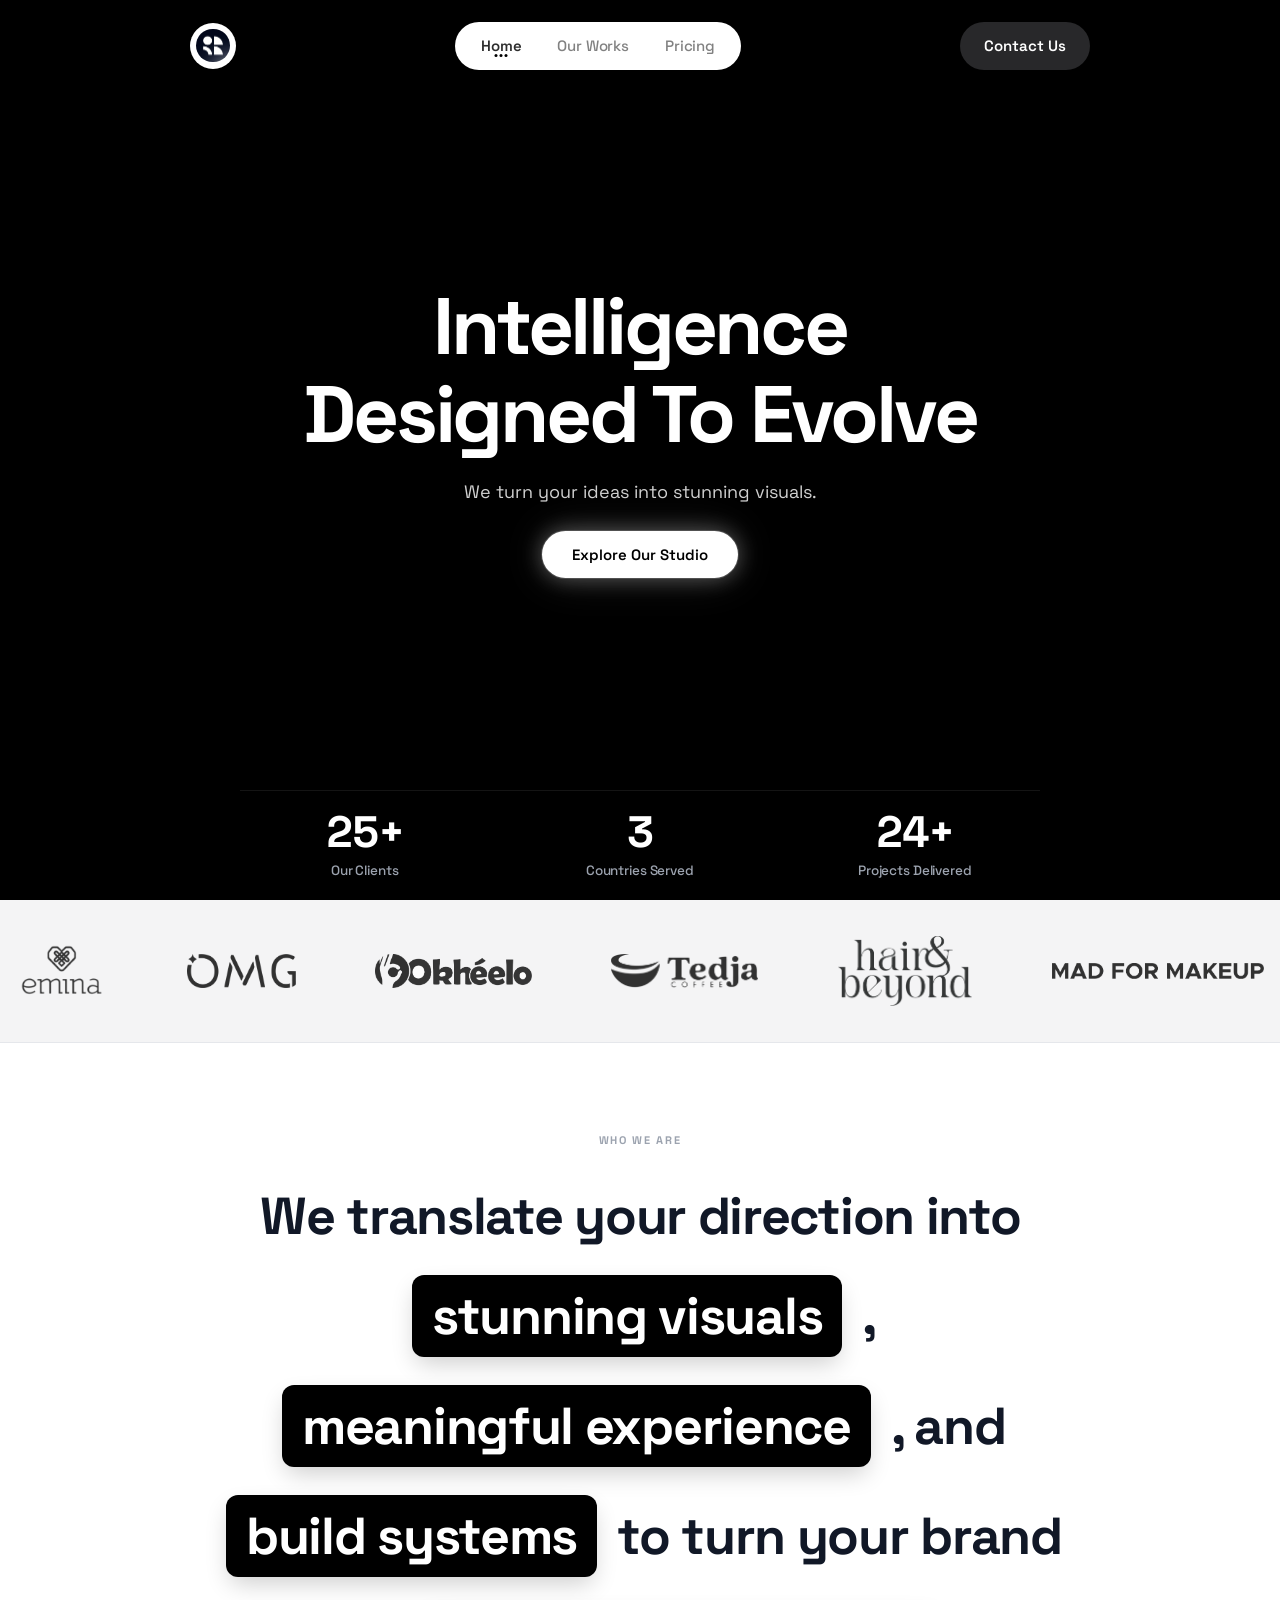
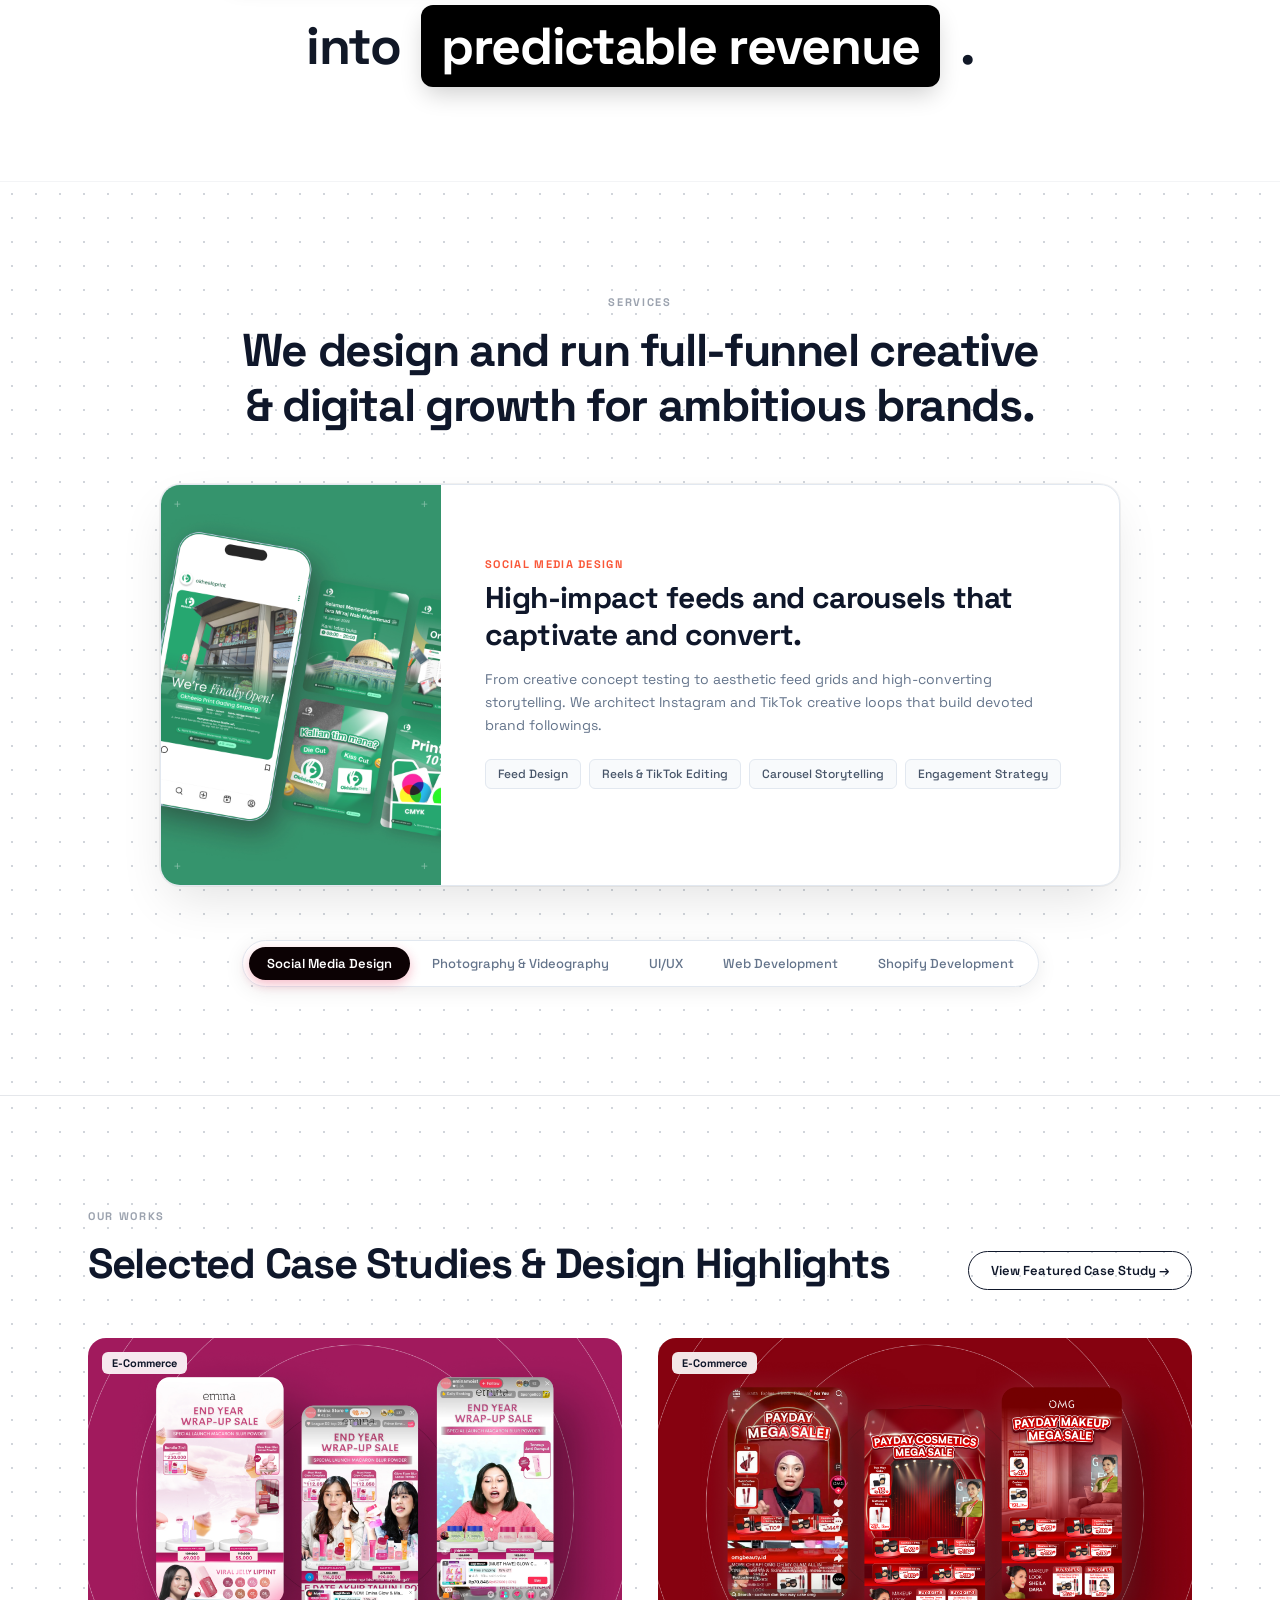
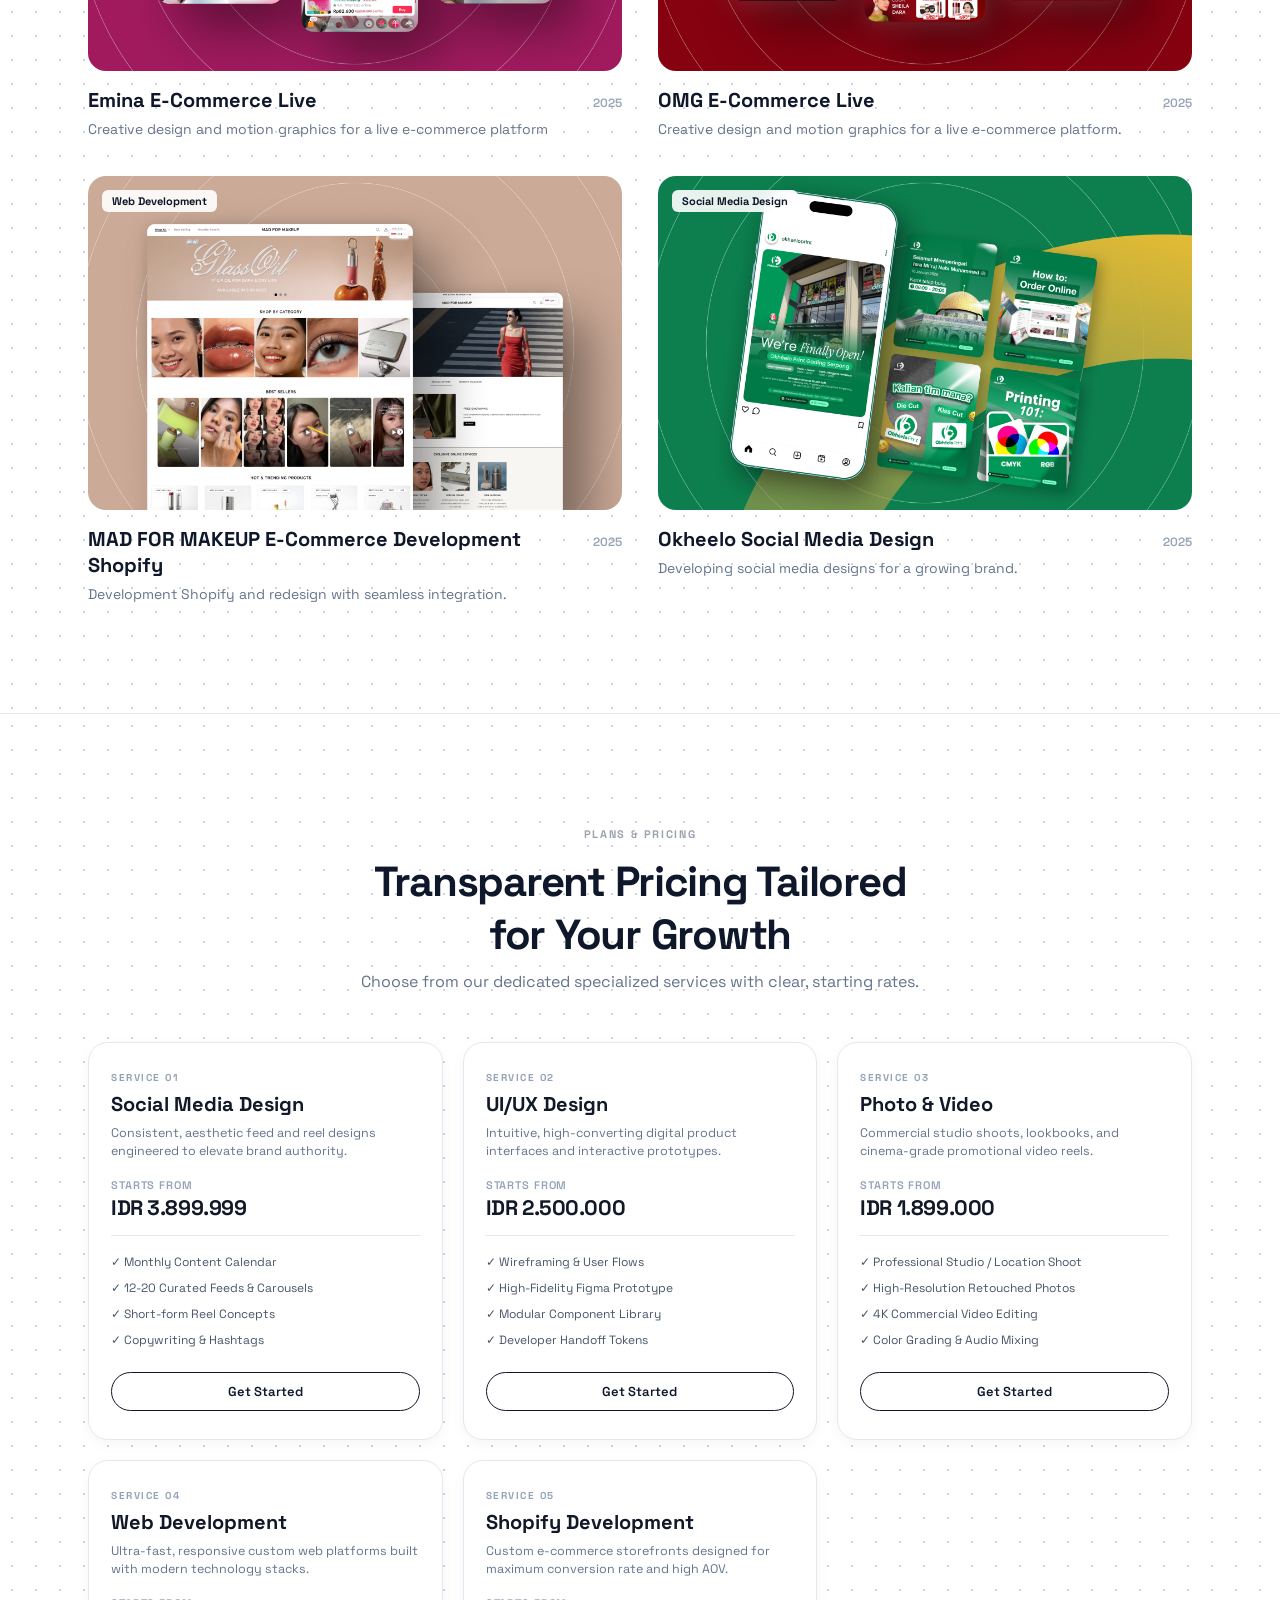
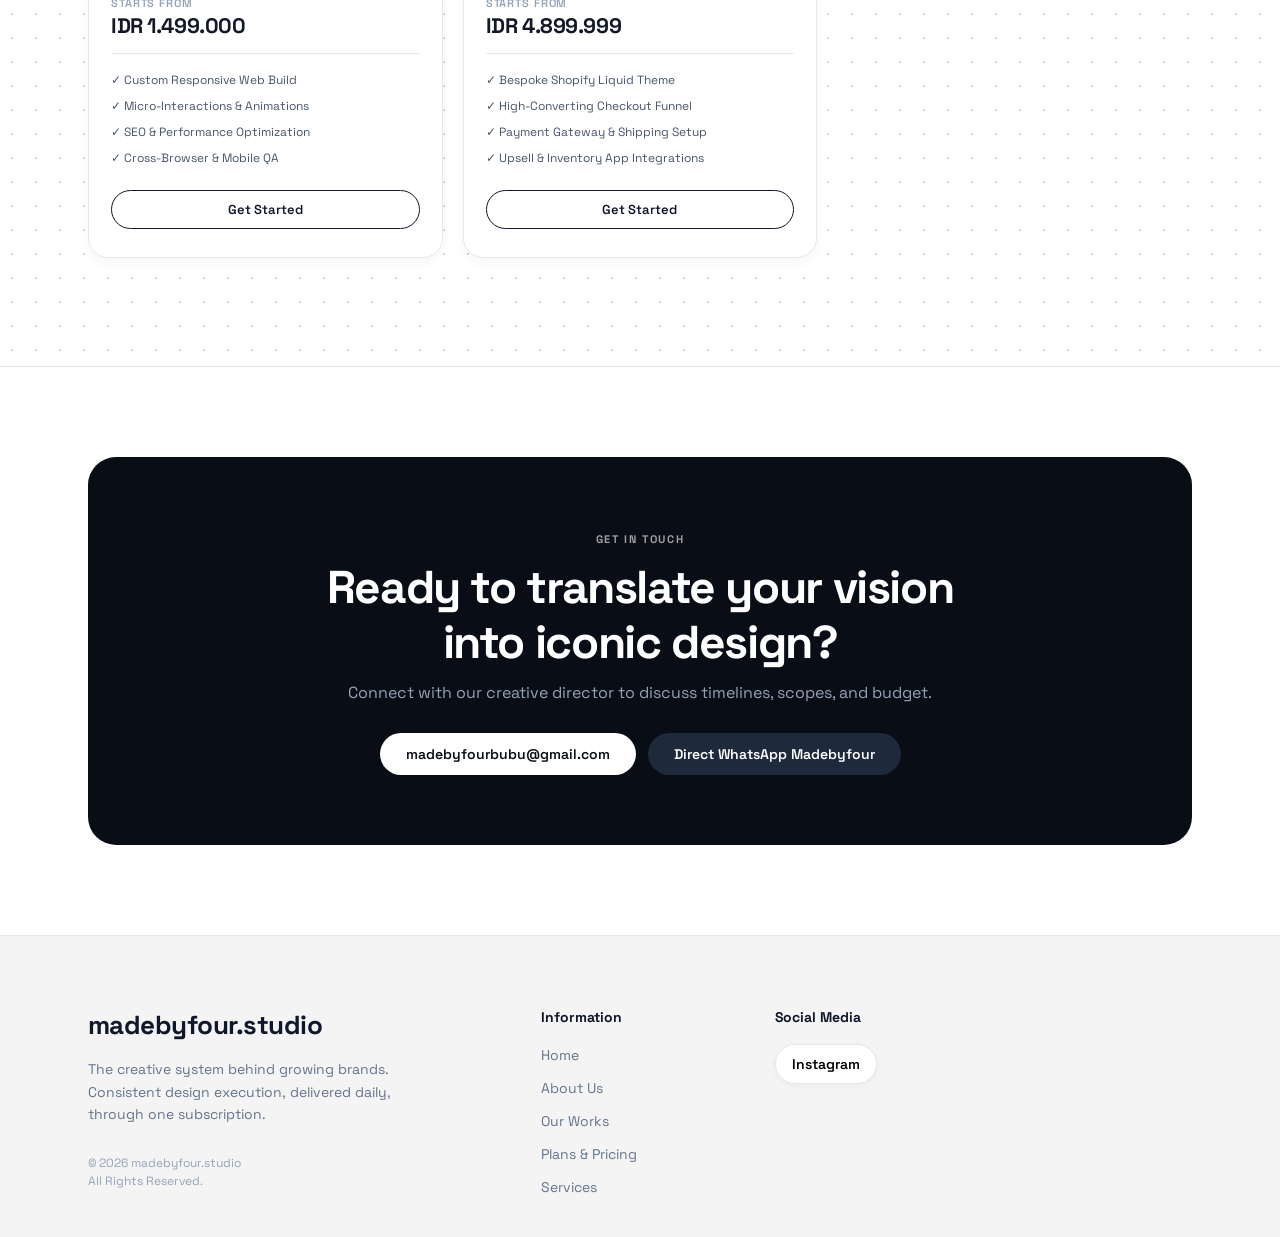
==== commit 933d094d: "Make page responsive for phone on visual apps (6abfb4caf2a450bed5b10290)" ====
--- a/agency-website/index.html
+++ b/agency-website/index.html
@@ -128,7 +128,7 @@
         <!-- Set 1 -->
         <div class="clients-track">
           <div class="client-logo-item">
-            <img src="assets/client/Emina.png" alt="Emina" class="client-logo-img" />
+            <img src="assets/clients/Emina.png" alt="Emina" class="client-logo-img" />
           </div>
           <div class="client-logo-item">
             <img src="assets/clients/OMG.png" alt="OMG" class="client-logo-img" />
@@ -156,7 +156,7 @@
             <img src="assets/clients/OMG.png" alt="OMG" class="client-logo-img" />
           </div>
           <div class="client-logo-item">
-            <img src="assets/clients/Okheelo.png"" alt="Okheelo" class="client-logo-img" />
+            <img src="assets/clients/Okheelo.png" alt="Okheelo" class="client-logo-img" />
           </div>
           <div class="client-logo-item">
             <img src="assets/clients/Tedjacoffee.png" alt="Tedjacoffee" class="client-logo-img" />
--- a/agency-website/styles.css
+++ b/agency-website/styles.css
@@ -1794,3 +1794,331 @@
     grid-template-columns: 1fr;
   }
 }
+
+/* ==========================================================================
+   Phone Responsive Rules (≤600px)
+   ========================================================================= */
+@media (max-width: 600px) {
+  /* Prevent any element from widening the mobile viewport */
+  html {
+    overflow-x: hidden;
+    overflow-x: clip;
+  }
+
+  img,
+  video {
+    max-width: 100%;
+  }
+
+  .content-wrapper,
+  .footer-wrapper {
+    padding: 0 20px;
+  }
+
+  /* Hero */
+  .hero-page {
+    padding: 16px 16px max(20px, env(safe-area-inset-bottom));
+  }
+
+  .logo-btn {
+    width: 44px;
+    height: 44px;
+  }
+
+  .headline {
+    font-size: clamp(30px, 9.6vw, 42px);
+    white-space: normal;
+    overflow: visible;
+  }
+
+  .headline-line {
+    white-space: nowrap;
+  }
+
+  .subhead {
+    font-size: 15px;
+    max-width: 300px;
+  }
+
+  .cta-btn {
+    padding: 13px 28px;
+    font-size: 14.5px;
+  }
+
+  .stats-footer {
+    gap: 8px;
+    padding-top: 18px;
+  }
+
+  .stat-value {
+    font-size: clamp(32px, 10vw, 40px);
+  }
+
+  .stat-label {
+    font-size: 11.5px;
+    line-height: 1.3;
+  }
+
+  /* Client logos marquee */
+  .clients-bar-section {
+    padding: 26px 0;
+  }
+
+  .clients-track {
+    gap: 36px;
+    padding-right: 36px;
+    justify-content: flex-start;
+    animation-duration: 22s;
+  }
+
+  .client-logo-img {
+    height: 26px;
+  }
+
+  .client-logo-img[src*="Emina"],
+  .client-logo-img[src*="Hairandbeyond"] {
+    height: 50px;
+  }
+
+  .client-logo-img[src*="Madformakeup"] {
+    height: 13px;
+  }
+
+  /* Who we are */
+  .who-we-are-section {
+    padding: 72px 0;
+  }
+
+  .statement-container.centered {
+    gap: 10px;
+    margin-top: 12px;
+  }
+
+  .statement-row {
+    font-size: clamp(20px, 6.2vw, 26px);
+    gap: 4px 6px;
+    line-height: 1.3;
+  }
+
+  .highlight-pill {
+    padding: 4px 12px;
+    margin: 2px 2px;
+  }
+
+  /* Section spacing */
+  .services-section,
+  .works-section,
+  .pricing-section {
+    padding: 64px 0;
+  }
+
+  .section-title,
+  .services-title {
+    font-size: clamp(24px, 7.4vw, 30px);
+    line-height: 1.2;
+  }
+
+  .section-subtitle {
+    font-size: 15px;
+    line-height: 1.5;
+  }
+
+  /* Services */
+  .services-header {
+    margin-bottom: 32px;
+  }
+
+  .service-deck-wrapper {
+    min-height: 0;
+  }
+
+  .service-card {
+    border-radius: 18px;
+  }
+
+  .card-visual {
+    height: auto;
+    aspect-ratio: 16 / 10;
+  }
+
+  .card-info {
+    padding: 24px 20px;
+  }
+
+  .card-headline {
+    font-size: 20px;
+  }
+
+  .card-desc {
+    font-size: 14px;
+    margin-bottom: 18px;
+  }
+
+  .card-tags {
+    gap: 6px;
+    margin-bottom: 0;
+  }
+
+  .service-tag {
+    font-size: 11.5px;
+    padding: 5px 10px;
+  }
+
+  /* Service tabs become a swipeable single row */
+  .services-nav-container {
+    margin: 24px -20px 0;
+    justify-content: flex-start;
+  }
+
+  .services-nav-pills {
+    position: relative;
+    display: flex;
+    flex-wrap: nowrap;
+    overflow-x: auto;
+    -webkit-overflow-scrolling: touch;
+    scroll-snap-type: x proximity;
+    scrollbar-width: none;
+    max-width: 100%;
+    background: transparent;
+    box-shadow: none;
+    border: none;
+    border-radius: 0;
+    padding: 4px 20px;
+    gap: 8px;
+  }
+
+  .services-nav-pills::-webkit-scrollbar {
+    display: none;
+  }
+
+  .srv-pill-btn {
+    flex-shrink: 0;
+    scroll-snap-align: center;
+    background: #ffffff;
+    border: 1px solid #e2e8f0;
+    padding: 10px 16px;
+  }
+
+  .srv-pill-btn.active {
+    border-color: #0c0204;
+  }
+
+  /* Works */
+  .section-header-row {
+    flex-direction: column;
+    align-items: flex-start;
+    margin-bottom: 32px;
+    gap: 18px;
+  }
+
+  .works-grid {
+    gap: 32px;
+  }
+
+  .work-img-box {
+    border-radius: 16px;
+    margin-bottom: 14px;
+  }
+
+  .work-header {
+    gap: 12px;
+  }
+
+  .work-title {
+    font-size: 18px;
+    line-height: 1.3;
+  }
+
+  .work-year {
+    flex-shrink: 0;
+  }
+
+  /* Pricing */
+  .pricing-header {
+    margin-bottom: 32px;
+  }
+
+  .pricing-grid-5 {
+    grid-template-columns: 1fr;
+    gap: 16px;
+  }
+
+  .price-card {
+    padding: 26px 22px;
+  }
+
+  .price-desc {
+    font-size: 13.5px;
+    min-height: 0;
+  }
+
+  .price-amount {
+    font-size: 24px;
+  }
+
+  .price-features {
+    font-size: 13.5px;
+  }
+
+  .price-btn {
+    padding: 13px 0;
+    font-size: 14px;
+  }
+
+  /* Contact */
+  .contact-section {
+    padding: 48px 0;
+  }
+
+  .contact-card {
+    border-radius: 22px;
+    padding: 44px 22px;
+  }
+
+  .contact-headline {
+    font-size: clamp(24px, 7.2vw, 30px);
+  }
+
+  .contact-sub {
+    font-size: 15px;
+    line-height: 1.5;
+    margin-bottom: 26px;
+  }
+
+  .contact-actions {
+    flex-direction: column;
+    align-items: stretch;
+    gap: 10px;
+  }
+
+  .cta-primary-btn,
+  .cta-secondary-btn {
+    display: block;
+    text-align: center;
+    padding: 14px 20px;
+    overflow-wrap: anywhere;
+  }
+
+  /* Footer */
+  .site-footer {
+    padding: 52px 0 36px;
+  }
+
+  .footer-grid {
+    grid-template-columns: 1fr 1fr;
+    gap: 36px 20px;
+  }
+
+  .footer-brand-col {
+    grid-column: 1 / -1;
+  }
+
+  .footer-logo-title {
+    font-size: 24px;
+    margin-bottom: 12px;
+  }
+
+  .footer-tagline {
+    margin-bottom: 20px;
+  }
+}
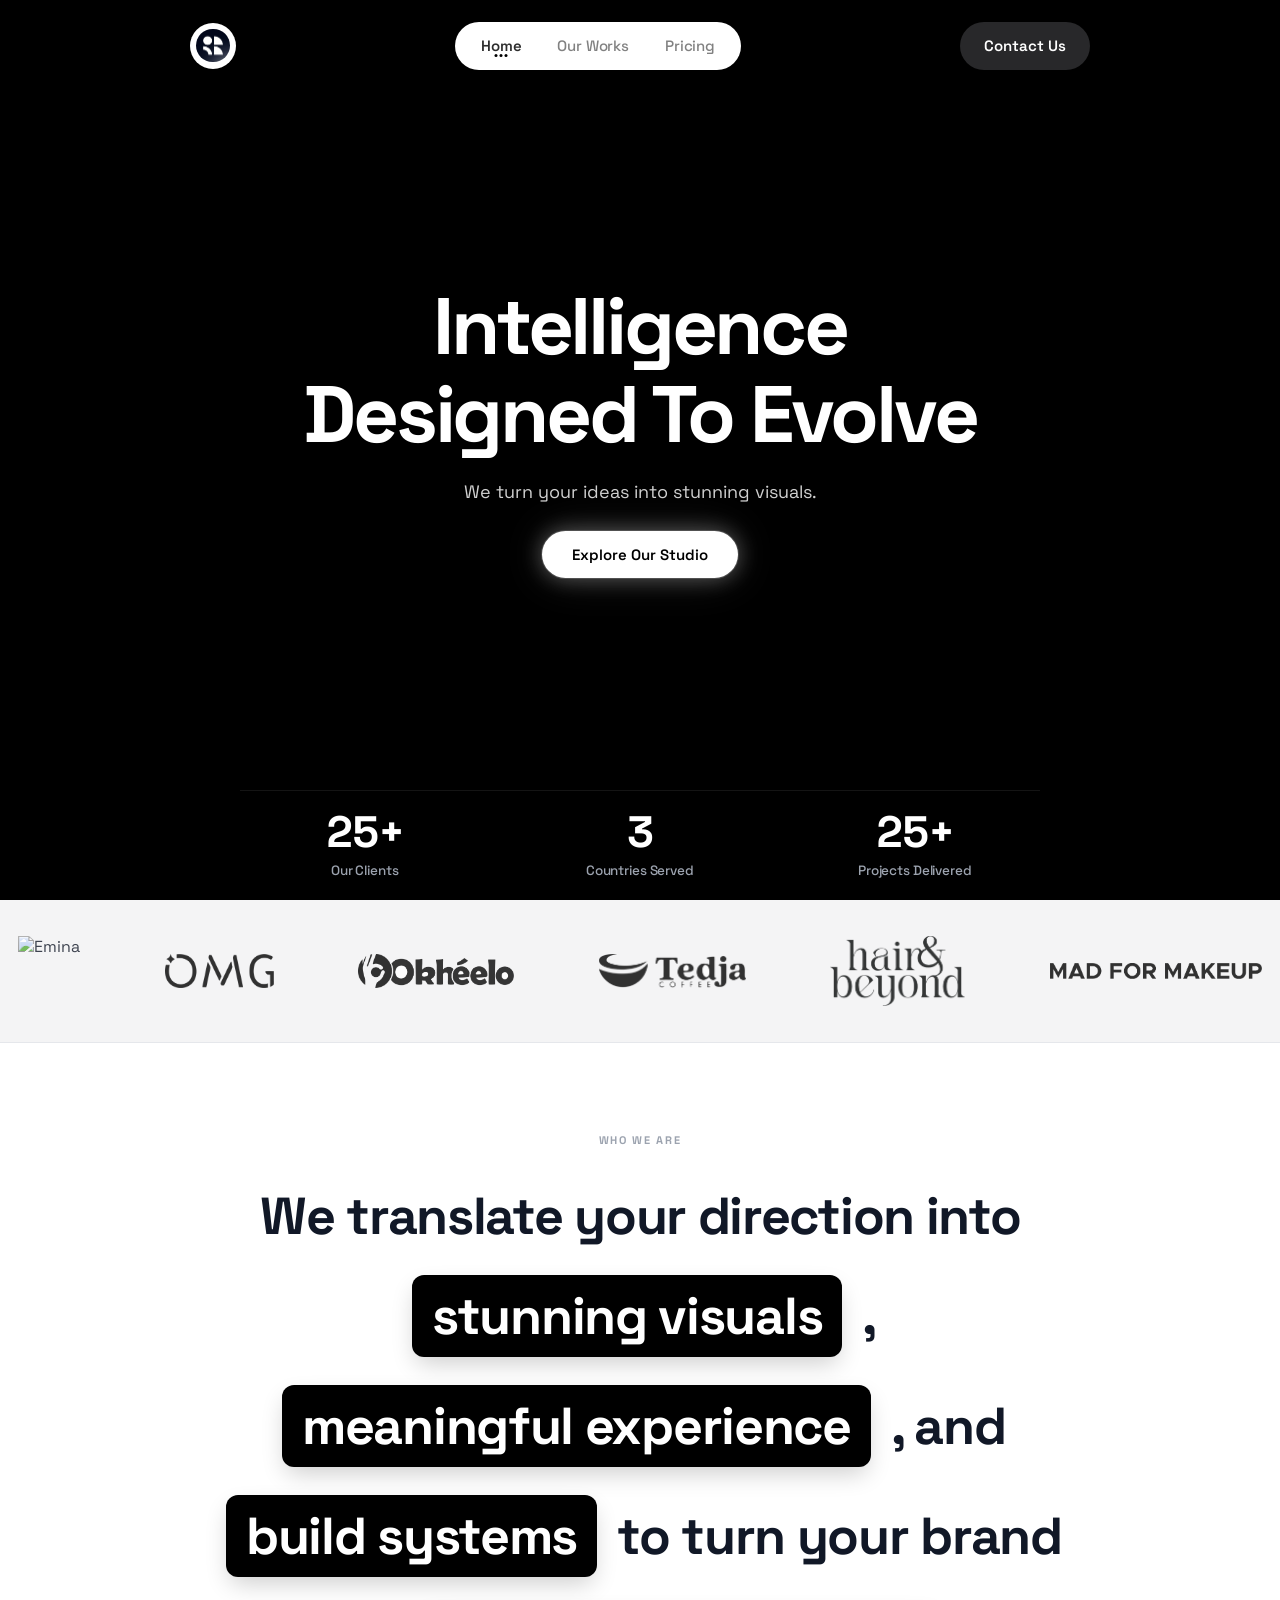
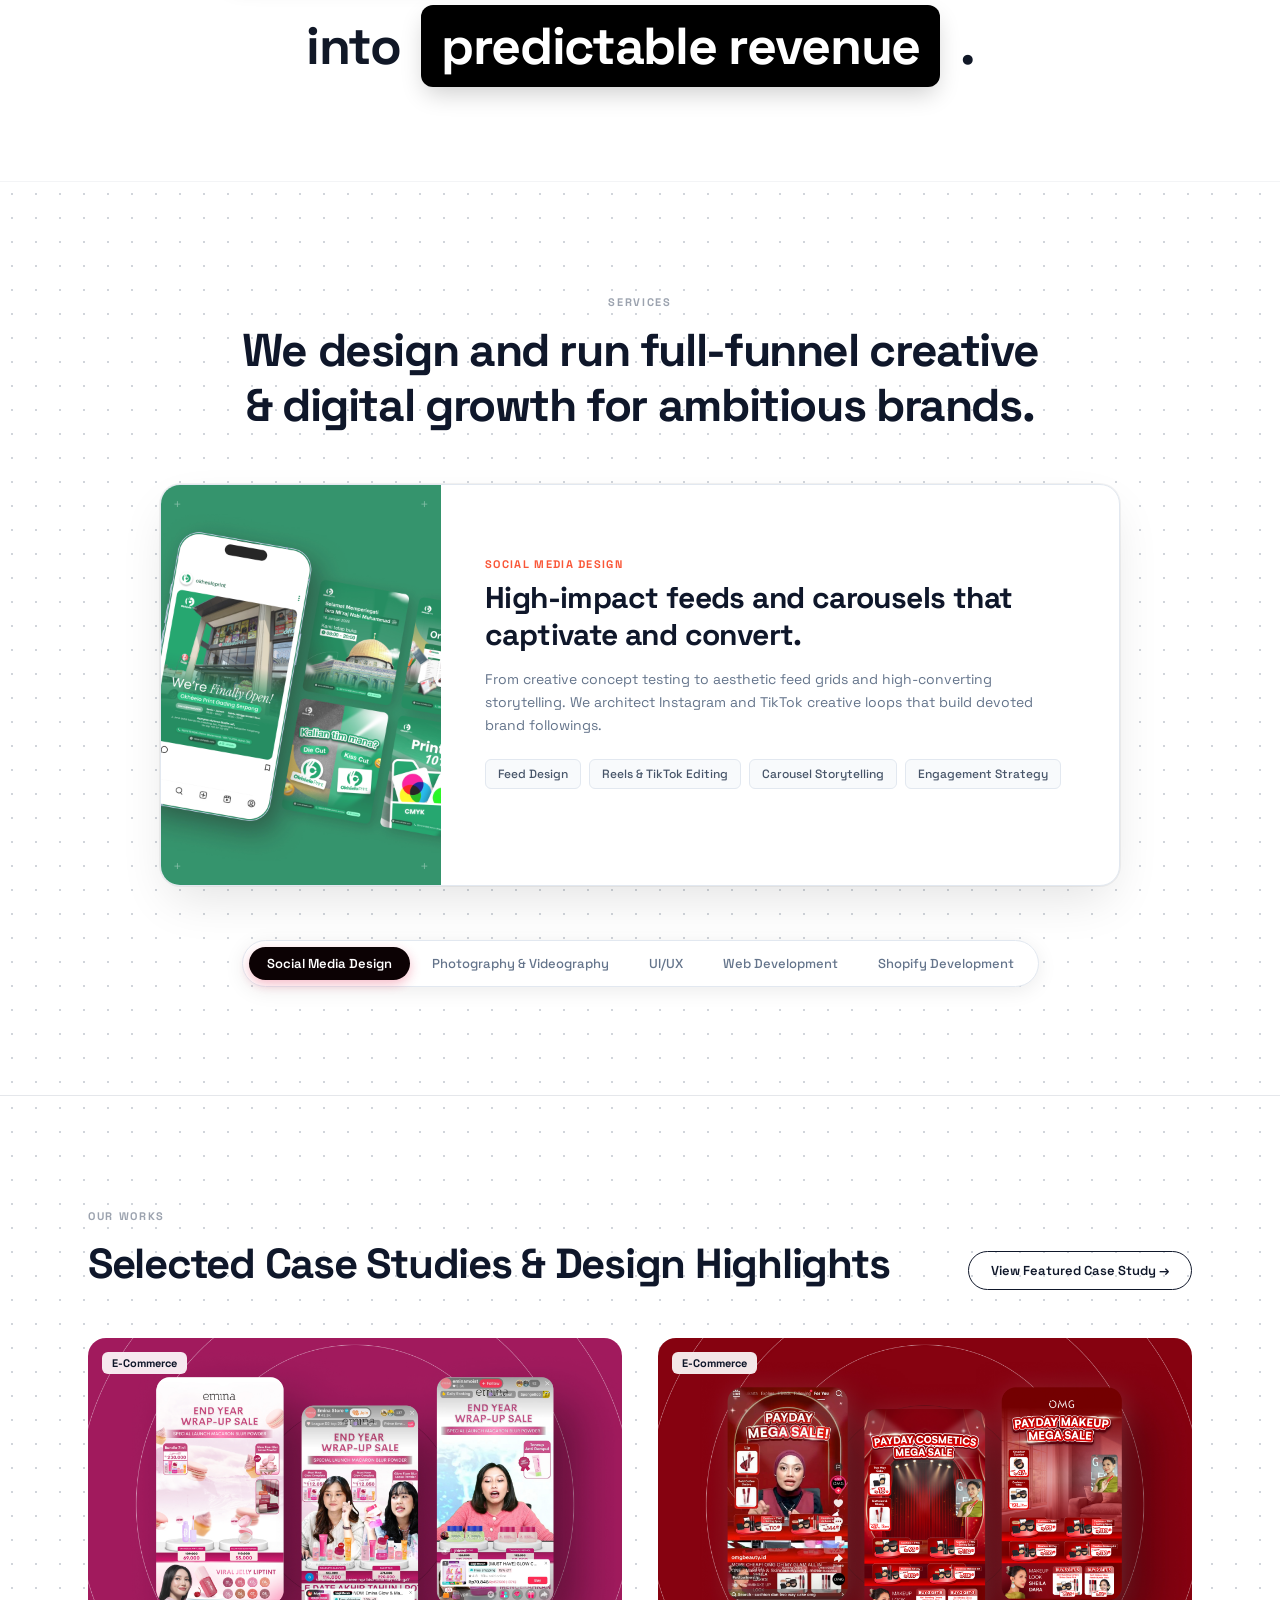
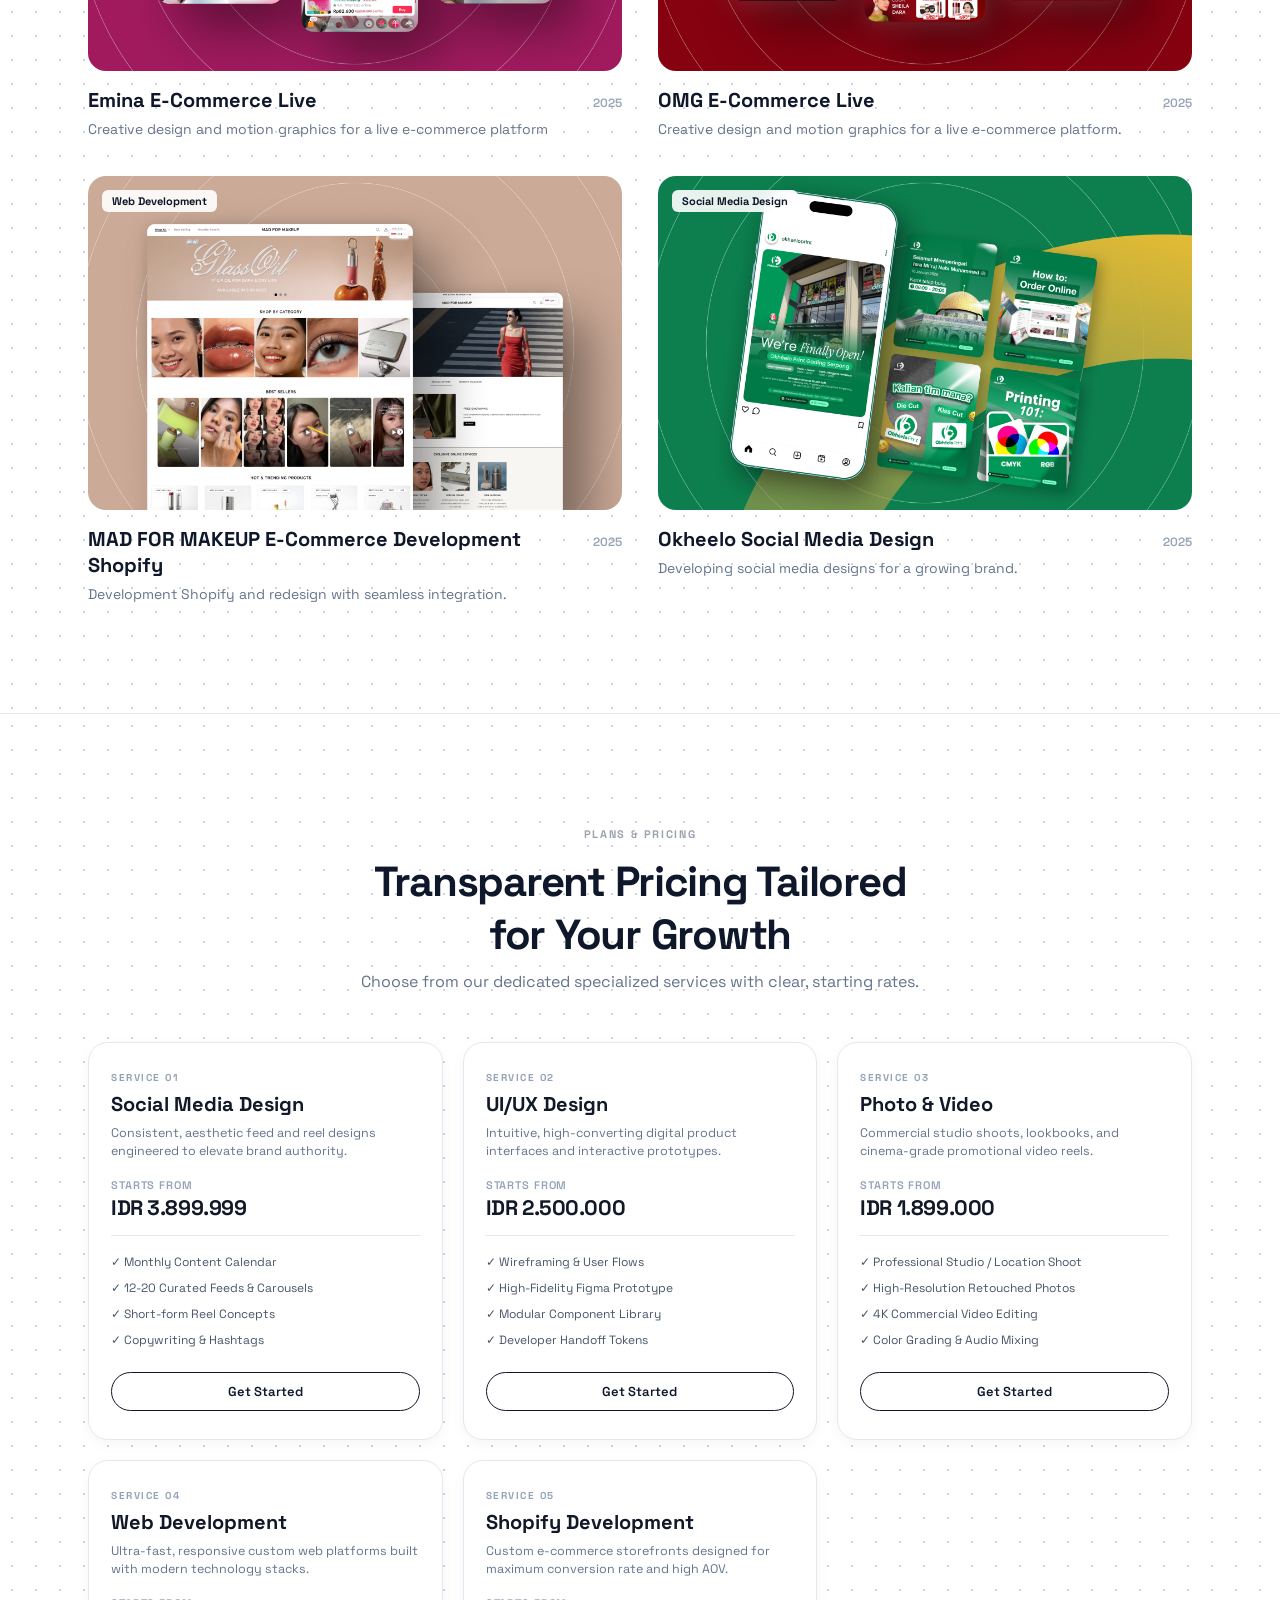
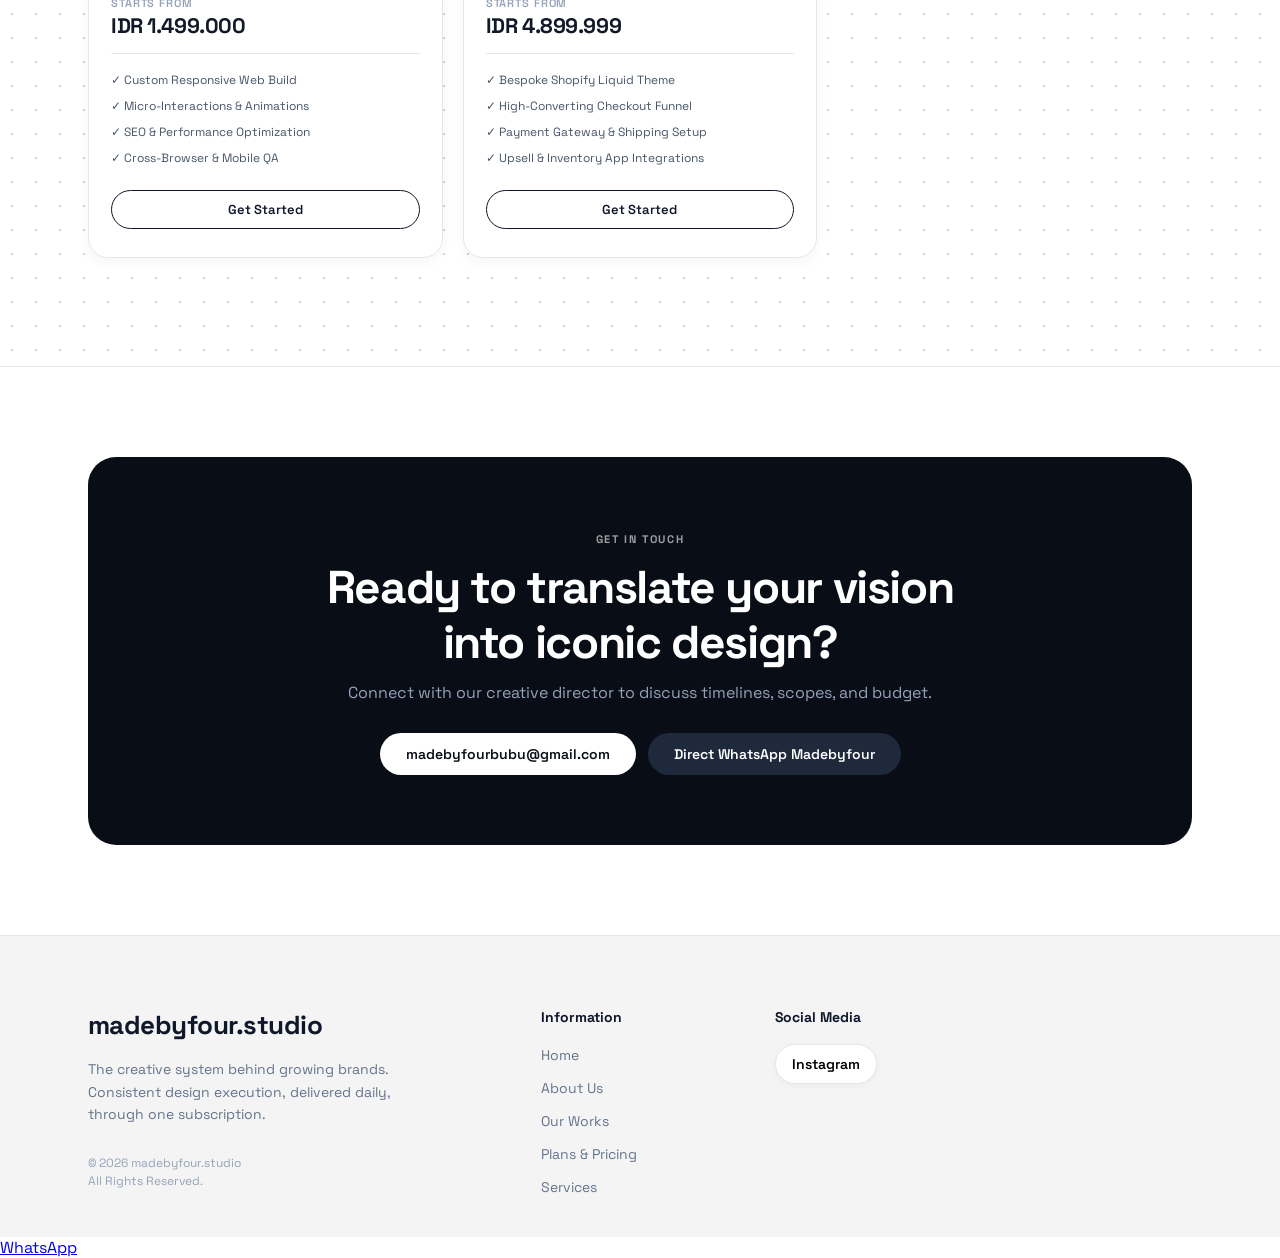
==== commit c302d299: "Add favicon and WhatsApp chat link to index.html" ====
--- a/agency-website/index.html
+++ b/agency-website/index.html
@@ -4,6 +4,9 @@
   <meta charset="UTF-8" />
   <meta name="viewport" content="width=device-width, initial-scale=1.0" />
   <title>madebyfour.studio | Creative Studio & Visual Production</title>
+
+  <link rel="icon" type="image/jpeg" href="assets/Logo_MBF.jpg" />
+  <link rel="apple-touch-icon" href="assets/Logo_MBF.jpg" />  
 
   <!-- Google Font: Space Grotesk -->
   <link rel="preconnect" href="https://fonts.googleapis.com" />
@@ -128,7 +131,7 @@
         <!-- Set 1 -->
         <div class="clients-track">
           <div class="client-logo-item">
-            <img src="assets/clients/Emina.png" alt="Emina" class="client-logo-img" />
+            <img src="assets/client/Emina.png" alt="Emina" class="client-logo-img" />
           </div>
           <div class="client-logo-item">
             <img src="assets/clients/OMG.png" alt="OMG" class="client-logo-img" />
@@ -156,7 +159,7 @@
             <img src="assets/clients/OMG.png" alt="OMG" class="client-logo-img" />
           </div>
           <div class="client-logo-item">
-            <img src="assets/clients/Okheelo.png" alt="Okheelo" class="client-logo-img" />
+            <img src="assets/clients/Okheelo.png"" alt="Okheelo" class="client-logo-img" />
           </div>
           <div class="client-logo-item">
             <img src="assets/clients/Tedjacoffee.png" alt="Tedjacoffee" class="client-logo-img" />
@@ -615,6 +618,16 @@
     </div>
   </footer>
 
+  <a
+    href="https://wa.me/6282120529510"
+    class="whatsapp-float"
+    target="_blank"
+    rel="noopener noreferrer"
+    aria-label="Chat on WhatsApp"
+  >
+    WhatsApp
+  </a>
+
   <script src="main.js"></script>
 </body>
 </html>
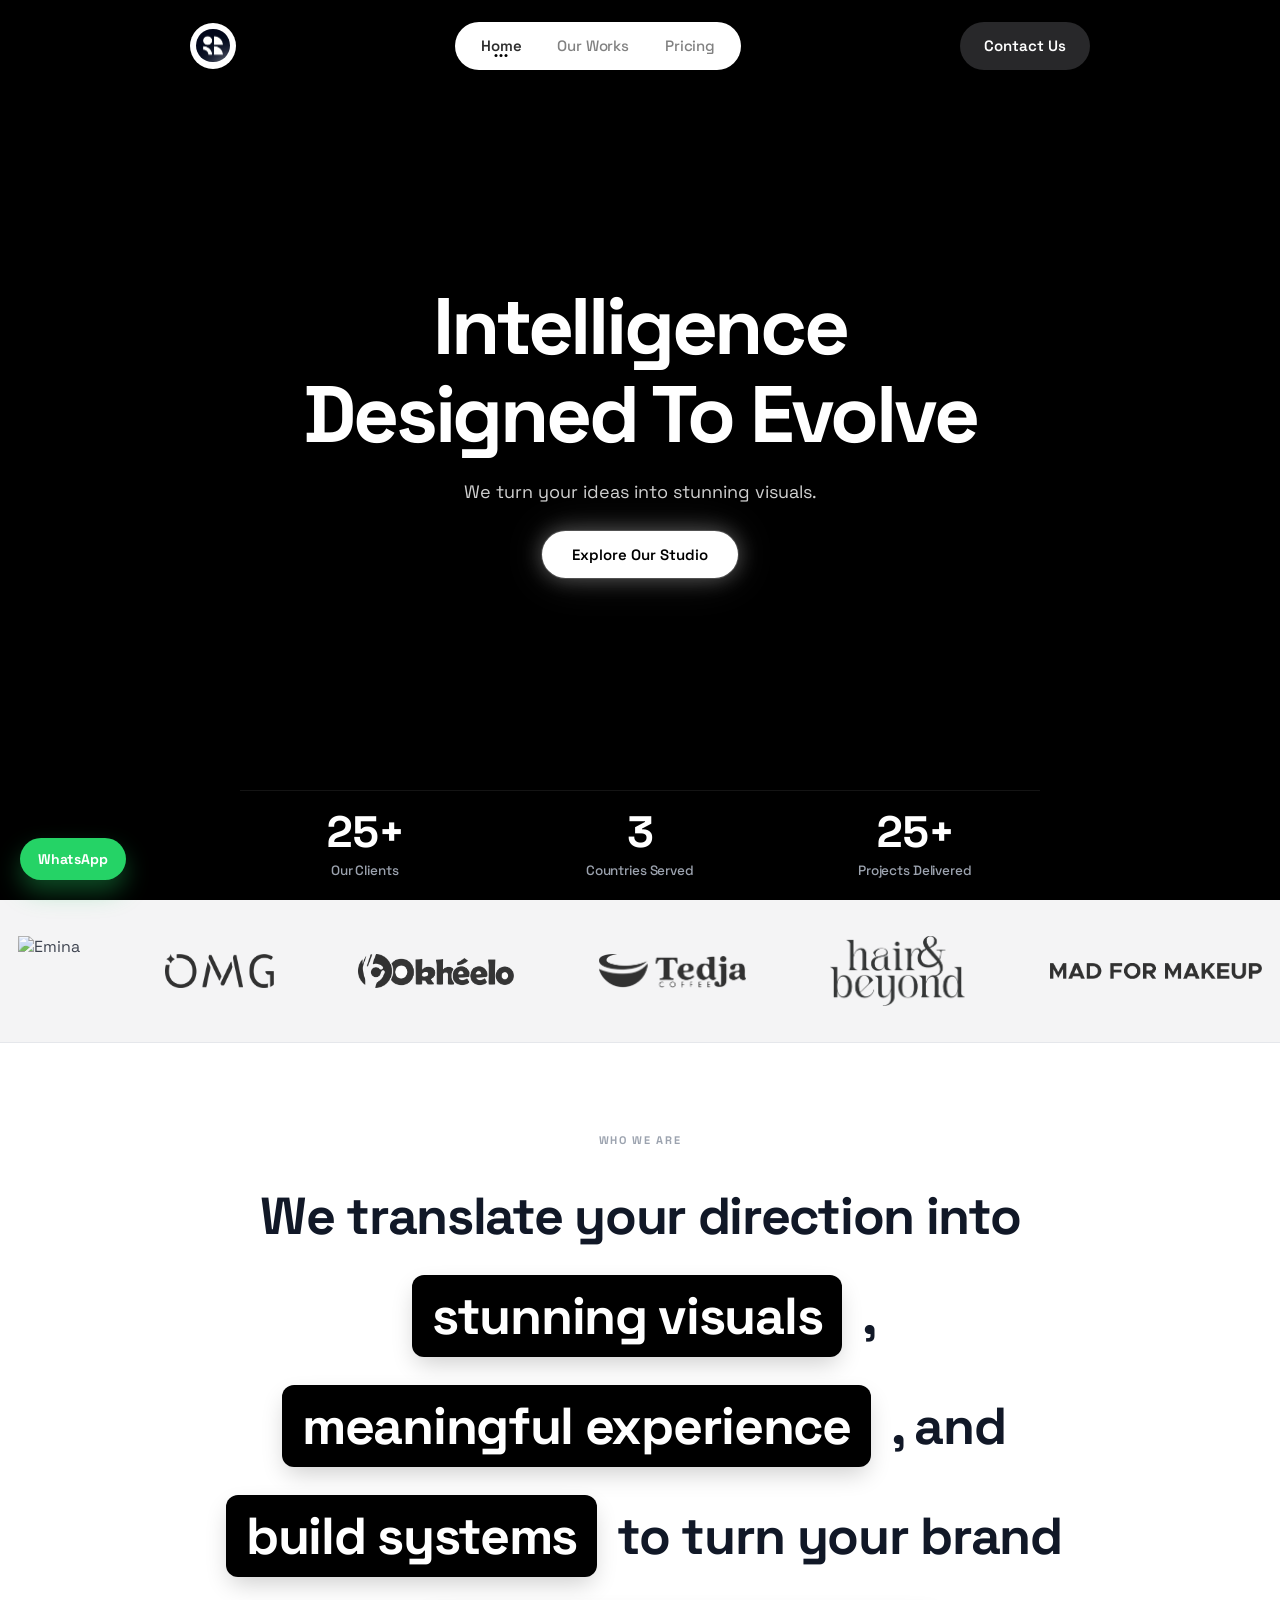
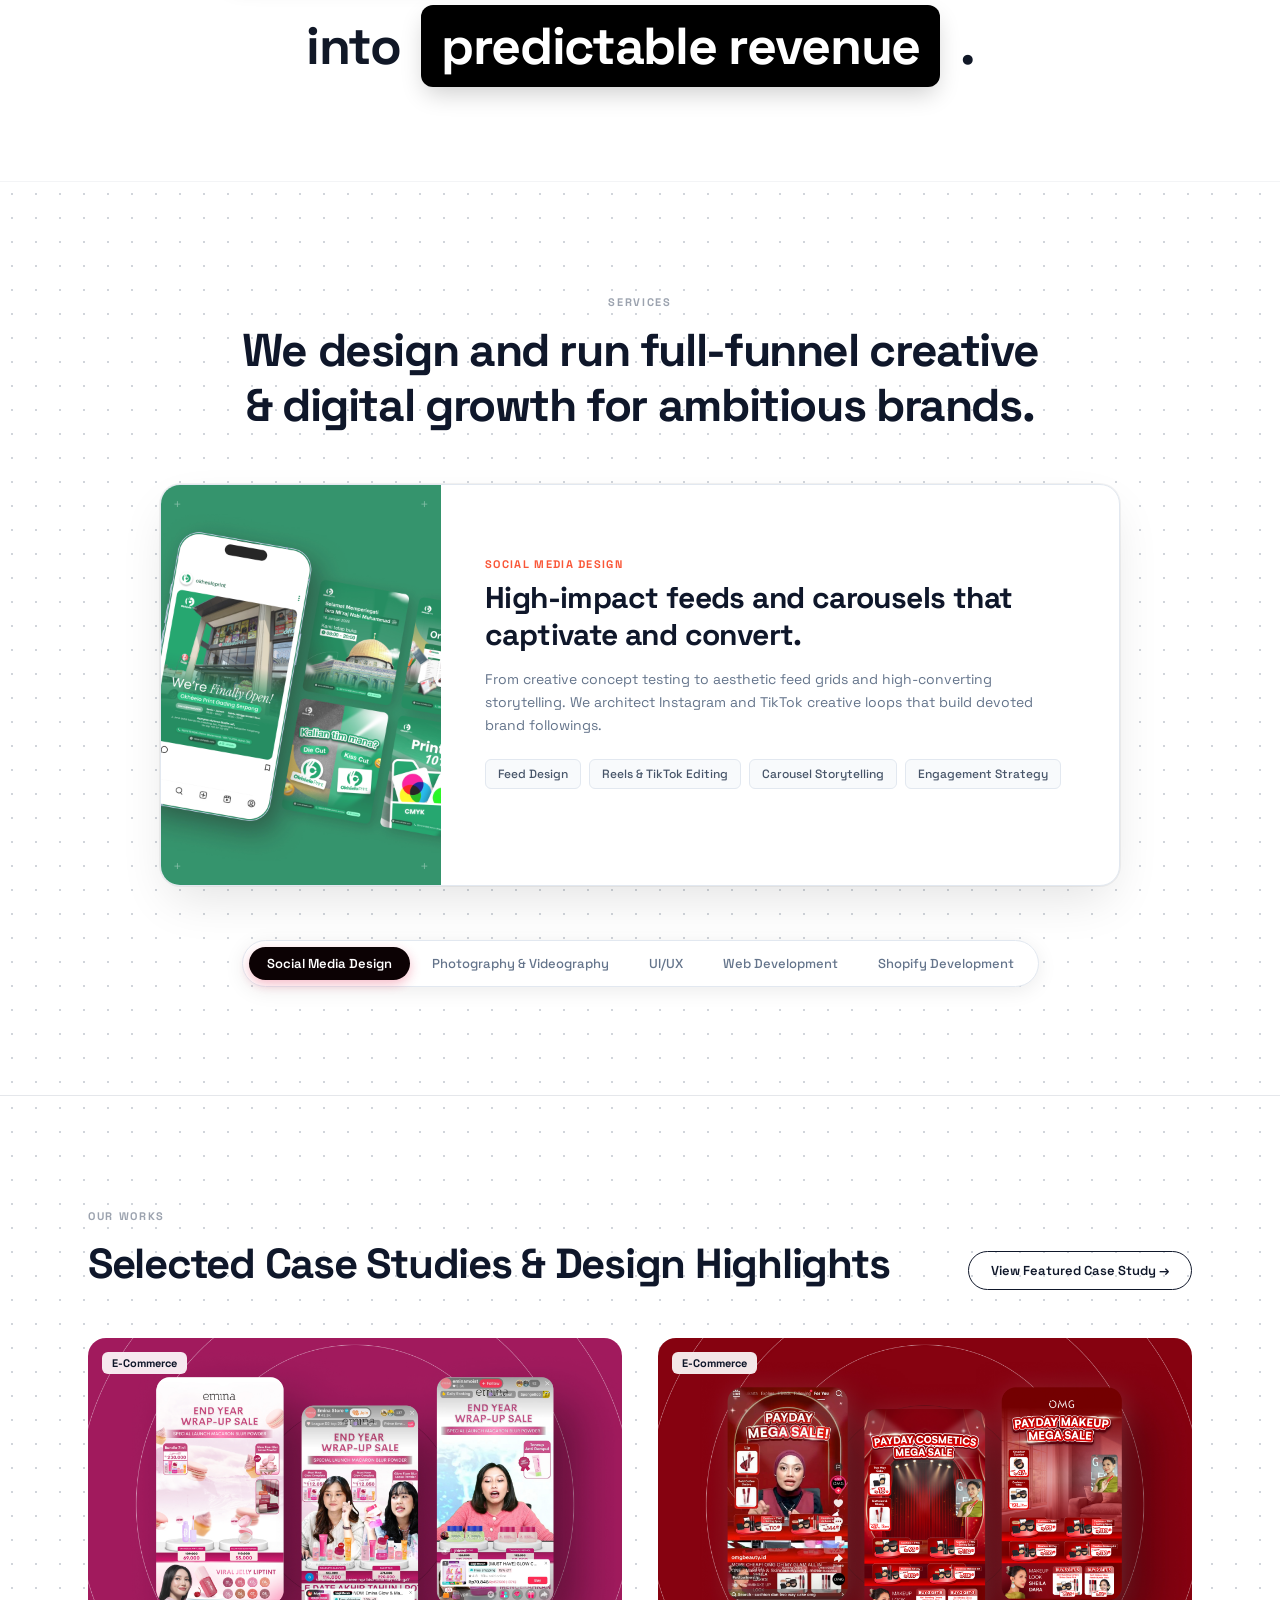
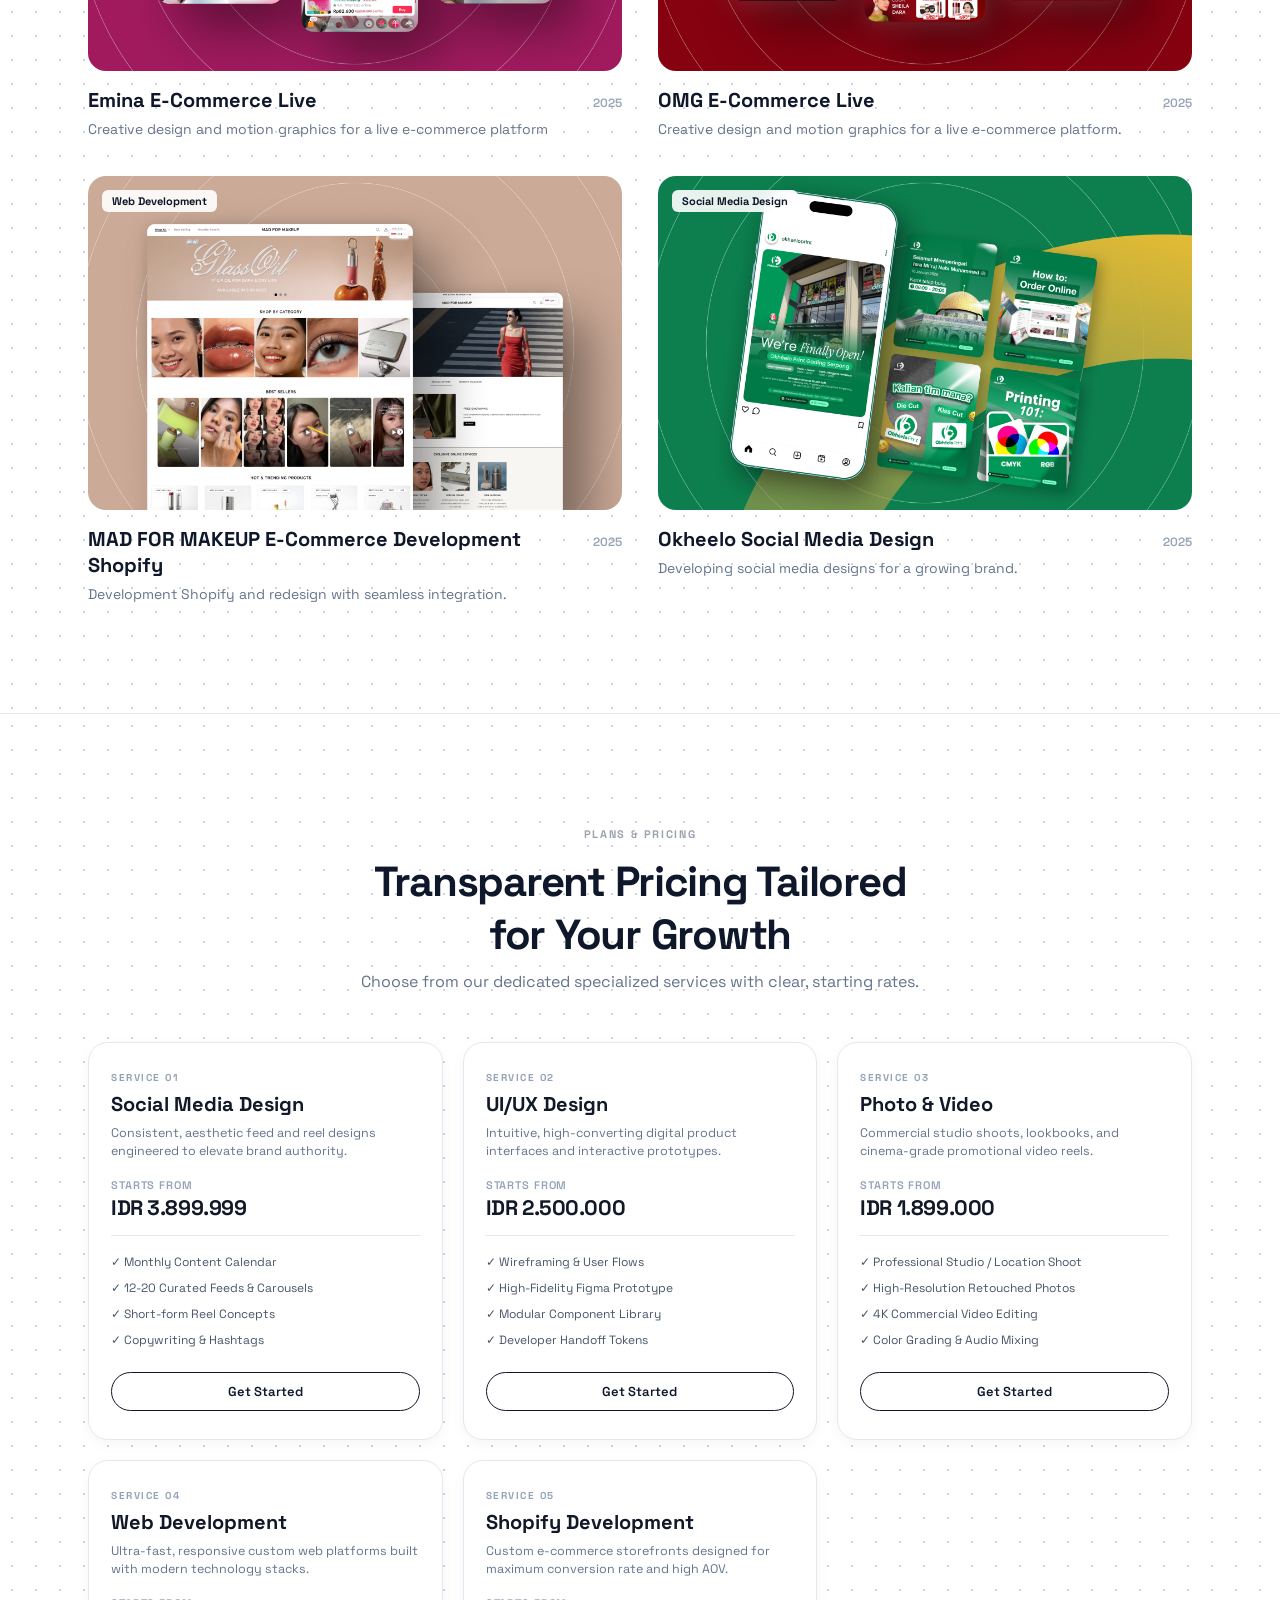
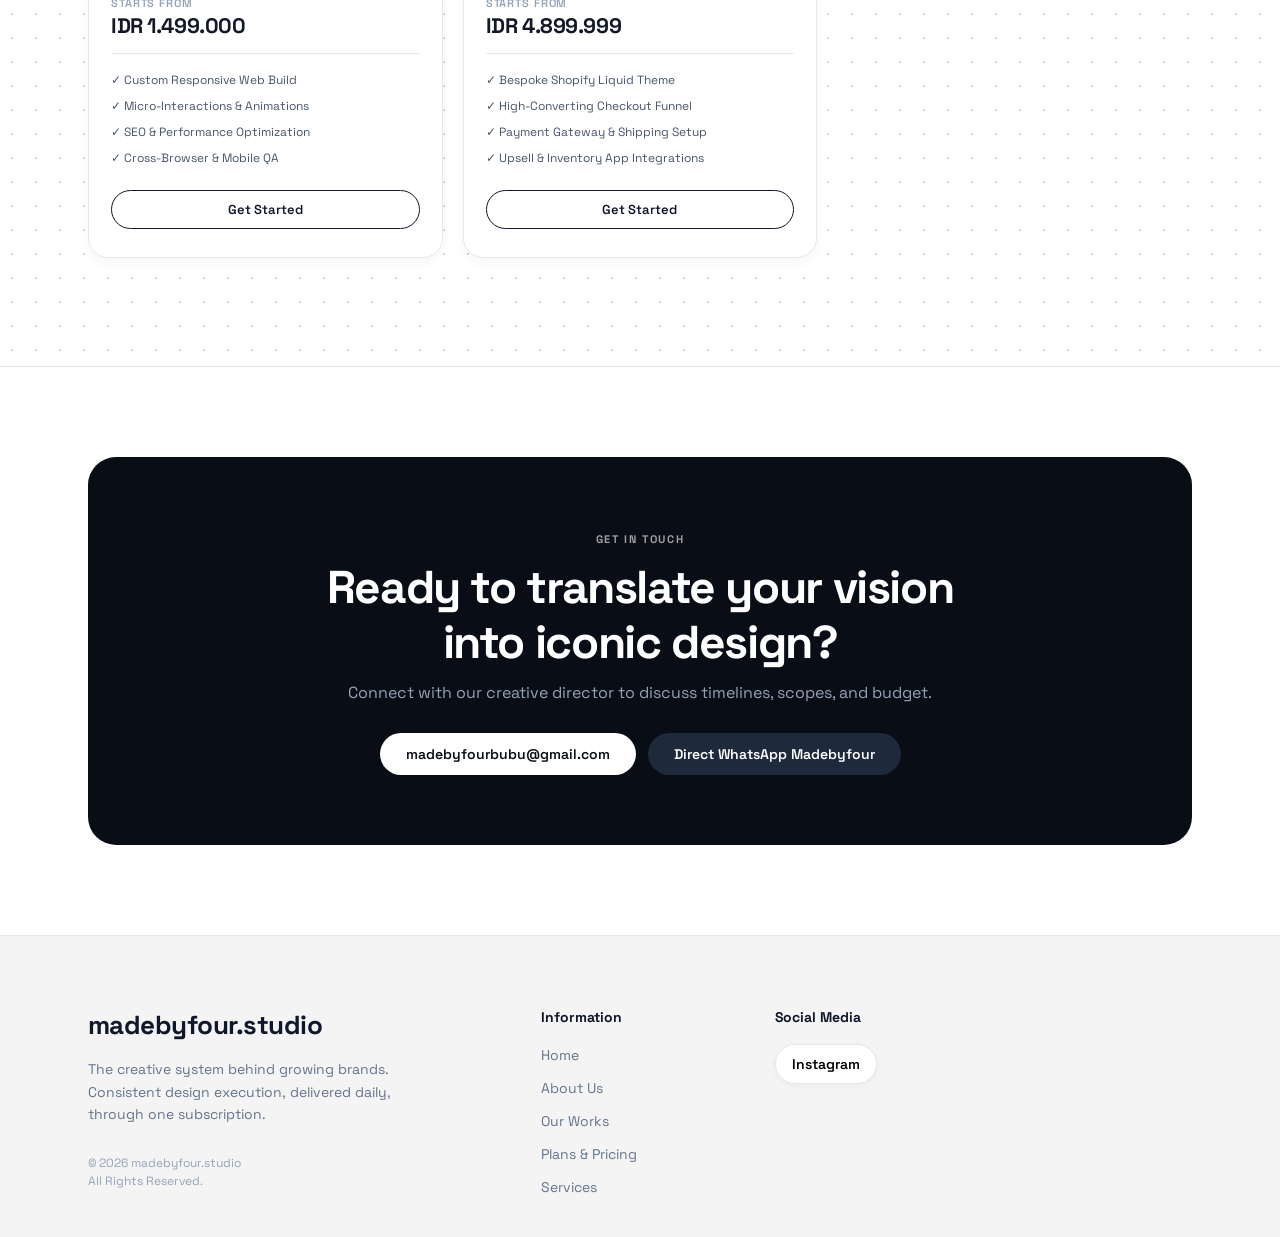
==== commit 6f31660d: "Update works section header and button styles" ====
--- a/agency-website/index.html
+++ b/agency-website/index.html
@@ -375,11 +375,14 @@
   <section id="our-works" class="works-section dot-grid-bg">
     <div class="content-wrapper">
       <div class="section-header-row scroll-reveal">
-        <div>
+        <div class="works-header-copy">
           <div class="section-badge">OUR WORKS</div>
-          <h2 class="section-title">Selected Case Studies & Design Highlights</h2>
-        </div>
-        <a href="case-study.html" class="outline-pill-btn">View Featured Case Study →</a>
+          <h2 class="section-title works-section-title">Selected Case Studies & Design Highlights</h2>
+        </div>
+        <a href="case-study.html" class="outline-pill-btn works-featured-btn">
+          <span>View Featured Case Study</span>
+          <span aria-hidden="true">→</span>
+        </a>
       </div>
 
       <!-- Works Grid (Clickable to case-study.html) -->
--- a/agency-website/styles.css
+++ b/agency-website/styles.css
@@ -35,6 +35,40 @@
   -webkit-font-smoothing: antialiased;
   -moz-osx-font-smoothing: grayscale;
   overflow-x: hidden;
+}
+
+.whatsapp-float {
+  position: fixed;
+  left: 20px;
+  bottom: 20px;
+  padding: 12px 18px;
+  border-radius: 999px;
+  background: #25d366;
+  color: #ffffff;
+  display: inline-flex;
+  align-items: center;
+  justify-content: center;
+  font-size: 14px;
+  font-weight: 700;
+  letter-spacing: 0.01em;
+  text-decoration: none;
+  box-shadow: 0 12px 24px rgba(37, 211, 102, 0.35);
+  z-index: 9999;
+  transition: transform 0.2s ease, box-shadow 0.2s ease;
+}
+
+.whatsapp-float:hover {
+  transform: translateY(-2px) scale(1.02);
+  box-shadow: 0 16px 28px rgba(37, 211, 102, 0.45);
+}
+
+@media (max-width: 768px) {
+  .whatsapp-float {
+    left: 14px;
+    bottom: 14px;
+    padding: 10px 14px;
+    font-size: 13px;
+  }
 }
 
 /* ==========================================================================
@@ -1794,331 +1828,3 @@
     grid-template-columns: 1fr;
   }
 }
-
-/* ==========================================================================
-   Phone Responsive Rules (≤600px)
-   ========================================================================= */
-@media (max-width: 600px) {
-  /* Prevent any element from widening the mobile viewport */
-  html {
-    overflow-x: hidden;
-    overflow-x: clip;
-  }
-
-  img,
-  video {
-    max-width: 100%;
-  }
-
-  .content-wrapper,
-  .footer-wrapper {
-    padding: 0 20px;
-  }
-
-  /* Hero */
-  .hero-page {
-    padding: 16px 16px max(20px, env(safe-area-inset-bottom));
-  }
-
-  .logo-btn {
-    width: 44px;
-    height: 44px;
-  }
-
-  .headline {
-    font-size: clamp(30px, 9.6vw, 42px);
-    white-space: normal;
-    overflow: visible;
-  }
-
-  .headline-line {
-    white-space: nowrap;
-  }
-
-  .subhead {
-    font-size: 15px;
-    max-width: 300px;
-  }
-
-  .cta-btn {
-    padding: 13px 28px;
-    font-size: 14.5px;
-  }
-
-  .stats-footer {
-    gap: 8px;
-    padding-top: 18px;
-  }
-
-  .stat-value {
-    font-size: clamp(32px, 10vw, 40px);
-  }
-
-  .stat-label {
-    font-size: 11.5px;
-    line-height: 1.3;
-  }
-
-  /* Client logos marquee */
-  .clients-bar-section {
-    padding: 26px 0;
-  }
-
-  .clients-track {
-    gap: 36px;
-    padding-right: 36px;
-    justify-content: flex-start;
-    animation-duration: 22s;
-  }
-
-  .client-logo-img {
-    height: 26px;
-  }
-
-  .client-logo-img[src*="Emina"],
-  .client-logo-img[src*="Hairandbeyond"] {
-    height: 50px;
-  }
-
-  .client-logo-img[src*="Madformakeup"] {
-    height: 13px;
-  }
-
-  /* Who we are */
-  .who-we-are-section {
-    padding: 72px 0;
-  }
-
-  .statement-container.centered {
-    gap: 10px;
-    margin-top: 12px;
-  }
-
-  .statement-row {
-    font-size: clamp(20px, 6.2vw, 26px);
-    gap: 4px 6px;
-    line-height: 1.3;
-  }
-
-  .highlight-pill {
-    padding: 4px 12px;
-    margin: 2px 2px;
-  }
-
-  /* Section spacing */
-  .services-section,
-  .works-section,
-  .pricing-section {
-    padding: 64px 0;
-  }
-
-  .section-title,
-  .services-title {
-    font-size: clamp(24px, 7.4vw, 30px);
-    line-height: 1.2;
-  }
-
-  .section-subtitle {
-    font-size: 15px;
-    line-height: 1.5;
-  }
-
-  /* Services */
-  .services-header {
-    margin-bottom: 32px;
-  }
-
-  .service-deck-wrapper {
-    min-height: 0;
-  }
-
-  .service-card {
-    border-radius: 18px;
-  }
-
-  .card-visual {
-    height: auto;
-    aspect-ratio: 16 / 10;
-  }
-
-  .card-info {
-    padding: 24px 20px;
-  }
-
-  .card-headline {
-    font-size: 20px;
-  }
-
-  .card-desc {
-    font-size: 14px;
-    margin-bottom: 18px;
-  }
-
-  .card-tags {
-    gap: 6px;
-    margin-bottom: 0;
-  }
-
-  .service-tag {
-    font-size: 11.5px;
-    padding: 5px 10px;
-  }
-
-  /* Service tabs become a swipeable single row */
-  .services-nav-container {
-    margin: 24px -20px 0;
-    justify-content: flex-start;
-  }
-
-  .services-nav-pills {
-    position: relative;
-    display: flex;
-    flex-wrap: nowrap;
-    overflow-x: auto;
-    -webkit-overflow-scrolling: touch;
-    scroll-snap-type: x proximity;
-    scrollbar-width: none;
-    max-width: 100%;
-    background: transparent;
-    box-shadow: none;
-    border: none;
-    border-radius: 0;
-    padding: 4px 20px;
-    gap: 8px;
-  }
-
-  .services-nav-pills::-webkit-scrollbar {
-    display: none;
-  }
-
-  .srv-pill-btn {
-    flex-shrink: 0;
-    scroll-snap-align: center;
-    background: #ffffff;
-    border: 1px solid #e2e8f0;
-    padding: 10px 16px;
-  }
-
-  .srv-pill-btn.active {
-    border-color: #0c0204;
-  }
-
-  /* Works */
-  .section-header-row {
-    flex-direction: column;
-    align-items: flex-start;
-    margin-bottom: 32px;
-    gap: 18px;
-  }
-
-  .works-grid {
-    gap: 32px;
-  }
-
-  .work-img-box {
-    border-radius: 16px;
-    margin-bottom: 14px;
-  }
-
-  .work-header {
-    gap: 12px;
-  }
-
-  .work-title {
-    font-size: 18px;
-    line-height: 1.3;
-  }
-
-  .work-year {
-    flex-shrink: 0;
-  }
-
-  /* Pricing */
-  .pricing-header {
-    margin-bottom: 32px;
-  }
-
-  .pricing-grid-5 {
-    grid-template-columns: 1fr;
-    gap: 16px;
-  }
-
-  .price-card {
-    padding: 26px 22px;
-  }
-
-  .price-desc {
-    font-size: 13.5px;
-    min-height: 0;
-  }
-
-  .price-amount {
-    font-size: 24px;
-  }
-
-  .price-features {
-    font-size: 13.5px;
-  }
-
-  .price-btn {
-    padding: 13px 0;
-    font-size: 14px;
-  }
-
-  /* Contact */
-  .contact-section {
-    padding: 48px 0;
-  }
-
-  .contact-card {
-    border-radius: 22px;
-    padding: 44px 22px;
-  }
-
-  .contact-headline {
-    font-size: clamp(24px, 7.2vw, 30px);
-  }
-
-  .contact-sub {
-    font-size: 15px;
-    line-height: 1.5;
-    margin-bottom: 26px;
-  }
-
-  .contact-actions {
-    flex-direction: column;
-    align-items: stretch;
-    gap: 10px;
-  }
-
-  .cta-primary-btn,
-  .cta-secondary-btn {
-    display: block;
-    text-align: center;
-    padding: 14px 20px;
-    overflow-wrap: anywhere;
-  }
-
-  /* Footer */
-  .site-footer {
-    padding: 52px 0 36px;
-  }
-
-  .footer-grid {
-    grid-template-columns: 1fr 1fr;
-    gap: 36px 20px;
-  }
-
-  .footer-brand-col {
-    grid-column: 1 / -1;
-  }
-
-  .footer-logo-title {
-    font-size: 24px;
-    margin-bottom: 12px;
-  }
-
-  .footer-tagline {
-    margin-bottom: 20px;
-  }
-}
